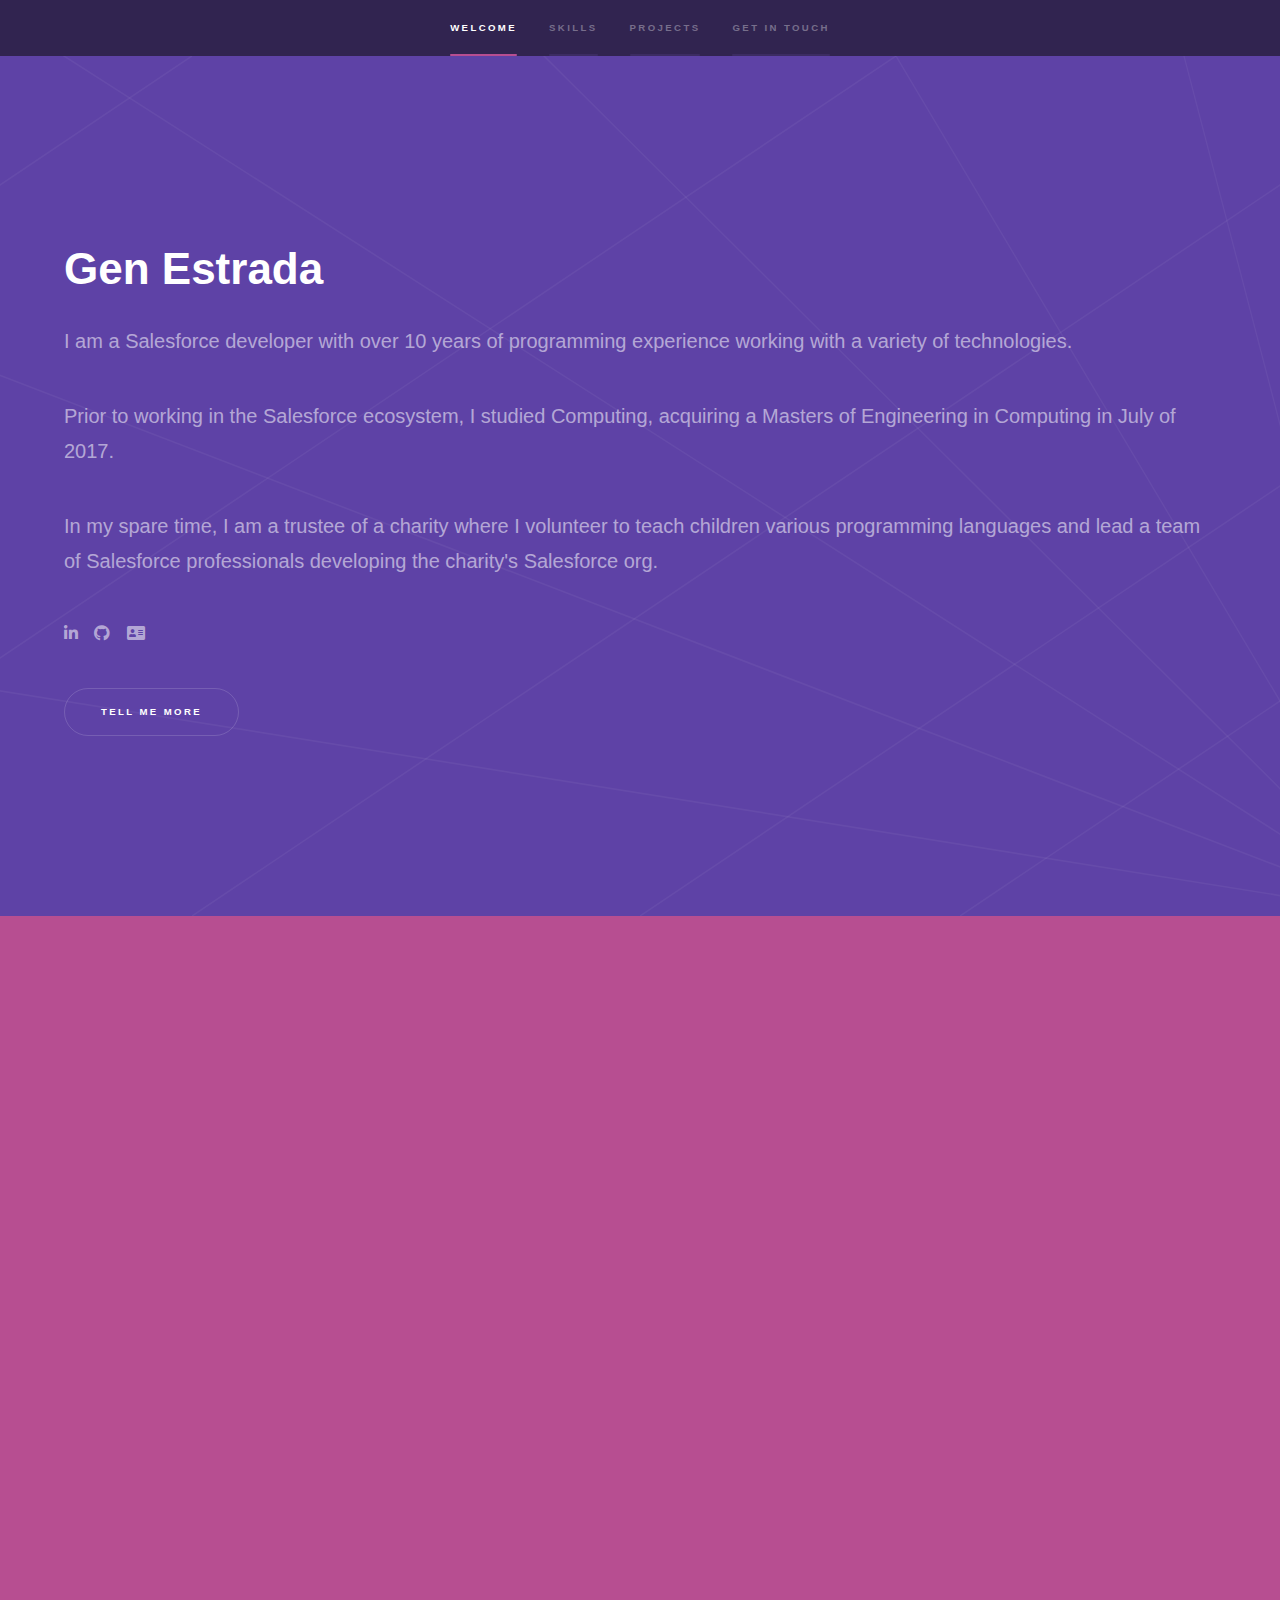
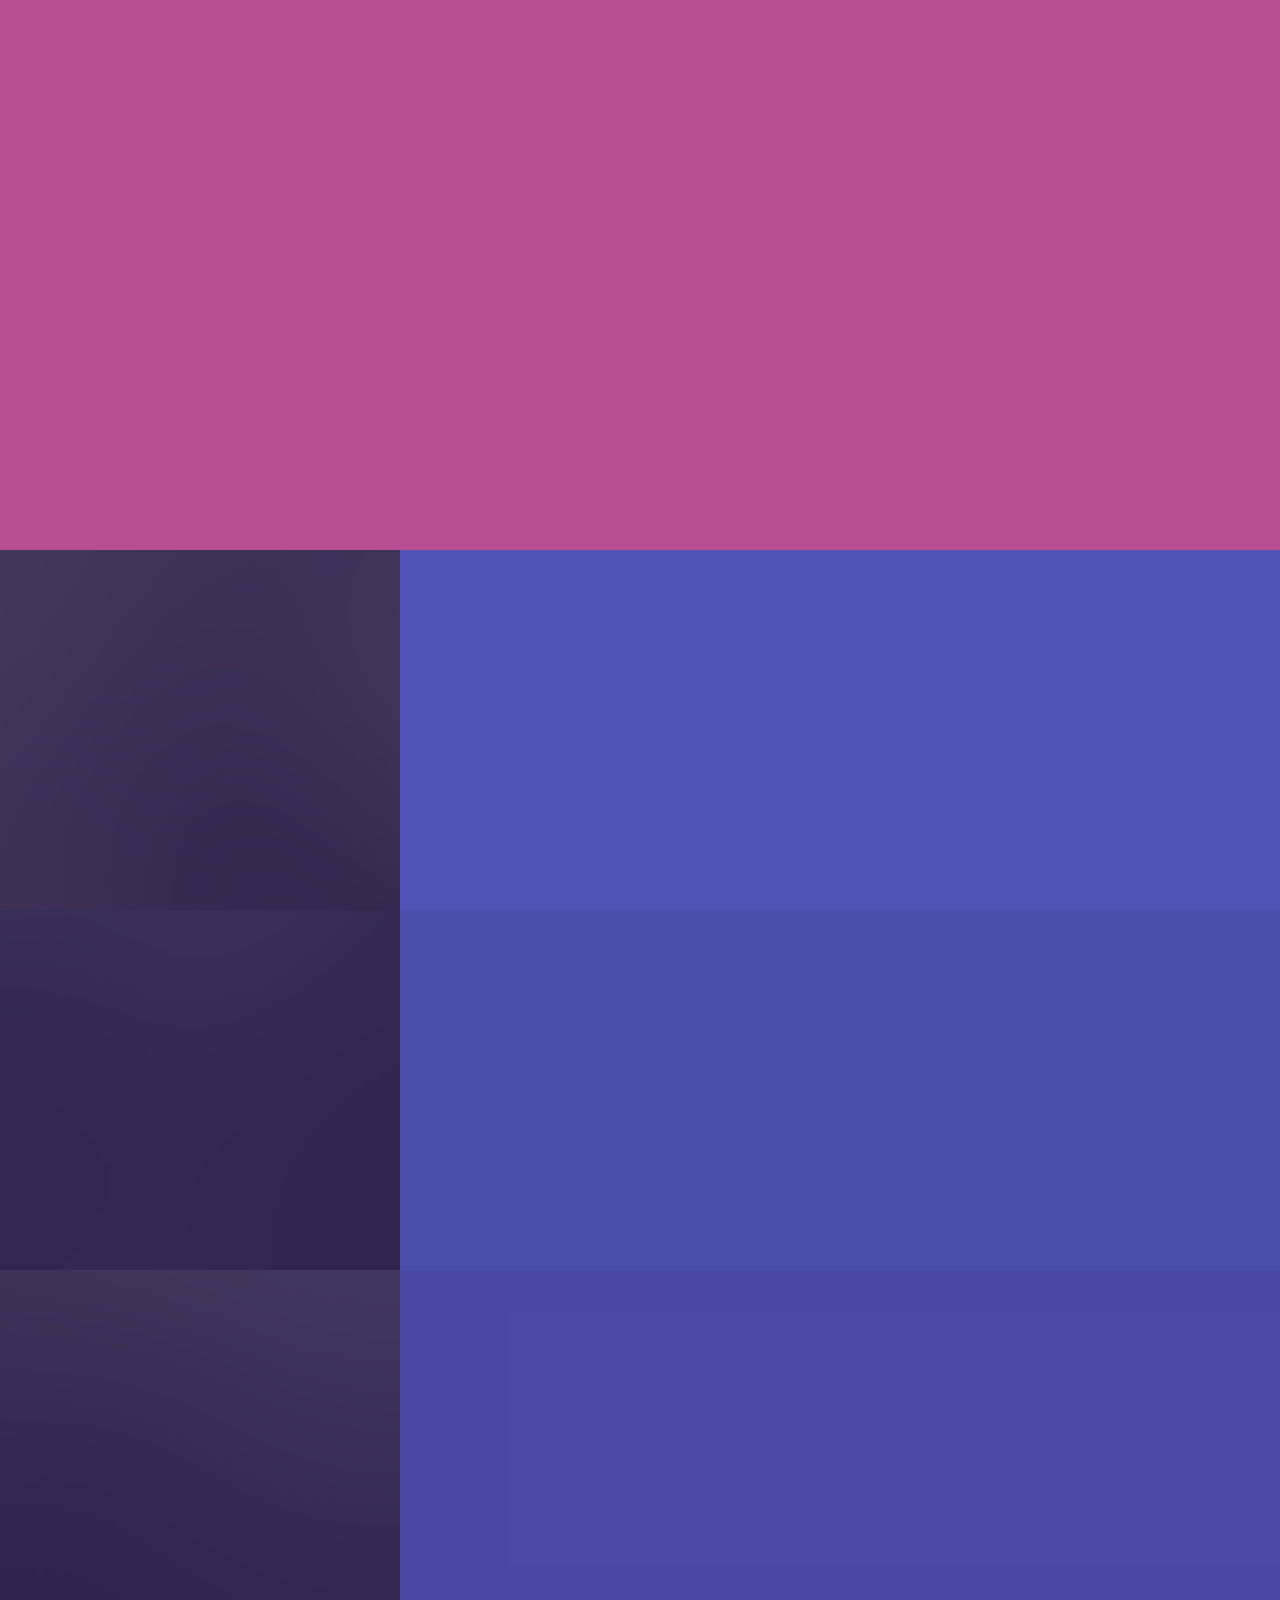
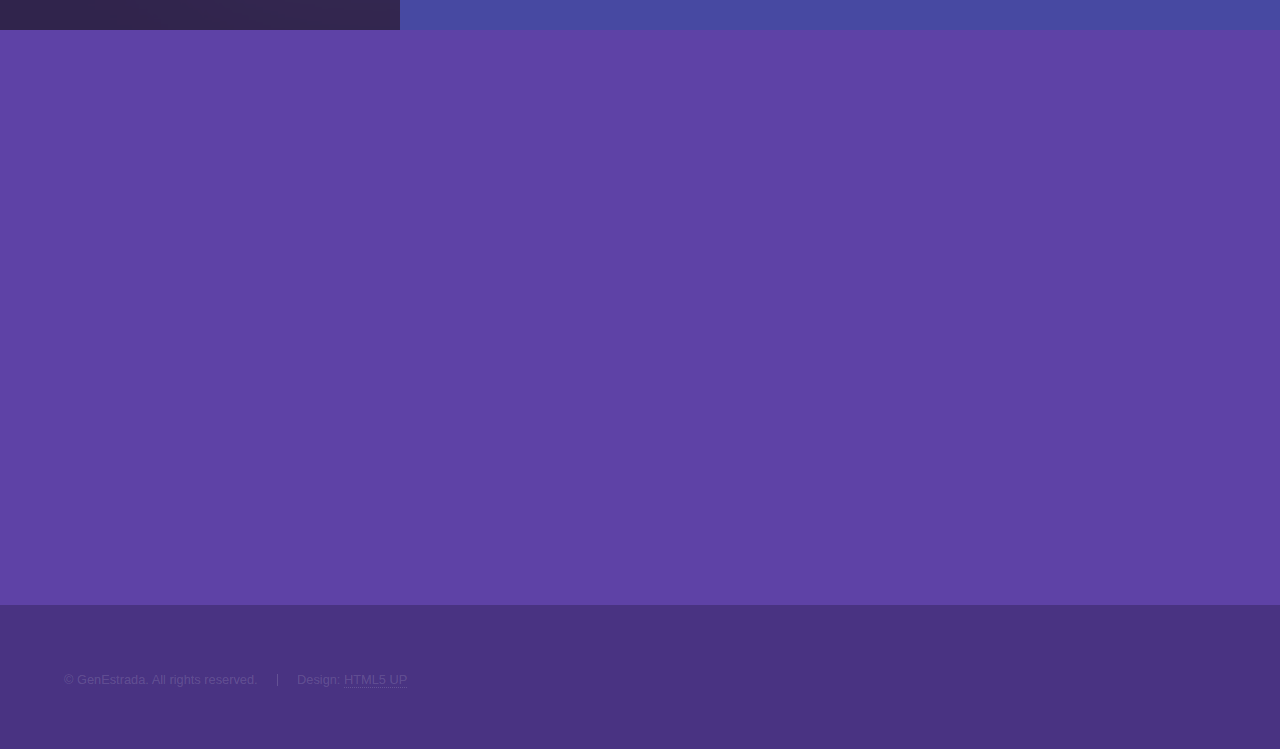
==== index.html @ 28ad68e3 "Initial Commit" ====
<!DOCTYPE HTML>
<!--
	Hyperspace by HTML5 UP
	html5up.net | @ajlkn
	Free for personal and commercial use under the CCA 3.0 license (html5up.net/license)
-->
<html>
	<head>
		<title>GenEstrada</title>
		<meta charset="utf-8" />
		<meta name="viewport" content="width=device-width, initial-scale=1, user-scalable=no" />
		<link rel="stylesheet" href="assets/css/main.css" />
		<noscript><link rel="stylesheet" href="assets/css/noscript.css" /></noscript>
	</head>
	<body class="is-preload">

		<!-- Sidebar -->
			<section id="sidebar">
				<div class="inner">
					<nav>
						<ul>
							<li><a href="#intro">Welcome</a></li>
							<li><a href="#one">Skills</a></li>
							<li><a href="#two">Projects</a></li>
							<li><a href="#three">Get in touch</a></li>
						</ul>
					</nav>
				</div>
			</section>

		<!-- Wrapper -->
			<div id="wrapper">

				<!-- Intro -->
					<section id="intro" class="wrapper style1 fullscreen fade-up">
						<div class="inner">
							<h1>Gen Estrada</h1>

							<p> 
								I am a Salesforce developer with over 10 years of programming experience working with a variety of technologies.
							</p>

							<p> 
								Prior to working in the Salesforce ecosystem, I studied Computing, acquiring a Masters of Engineering in Computing in July of 2017. 
							</p>

							<p> 
								In my spare time, I am a trustee of a charity where I volunteer to teach children various programming languages and lead a team of Salesforce professionals developing the charity's Salesforce org.<br/>
							</p>
							<p>
								<ul class="icons">
									<li><a href="https://www.linkedin.com/in/genalyn-estrada" class="icon brands fa-linkedin-in"><span class="label">LinkedIn</span></a></li>
									<li><a href="#" class="icon brands fa-github"><span class="label">GitHub</span></a></li>
									<li><a href="cv.html" class="icon solid fa-address-card"><span class="label">Curriculum Vitae</span></a></li>
								</ul>
							</p>

							<ul class="actions">
								<li><a href="#one" class="button scrolly">Tell me more</a></li>
							</ul>
						</div>
					</section>

				<!-- One -->
					<section id="one" class="wrapper style3 fade-up">
						<div class="inner">
							<h2>Skills</h2>
							<p> Phasellus convallis elit id ullamcorper pulvinar. Duis aliquam turpis mauris, eu ultricies erat malesuada quis. Aliquam dapibus, lacus eget hendrerit bibendum, urna est aliquam sem, sit amet imperdiet est velit quis lorem.</p>

							<div class="features">
								<section>
									<span class="icon solid major fa-code"></span>
									<h3>Salesforce Development</h3>
									<ul class="alt">
										<li>Apex classes, triggers and test classes</li>
										<li>SOAP and REST Integrations</li>
										<li>Salesforce Batch, Schedulable</li>
										<li>Lightning Design System</li>
										<li>Visualforce & Javascript</li>
										<li>Lightning Aura Components</li>
										<li>Lightning Web Components</li>
										<li> Custom CPQ Plugins</li>
									</ul>
								</section>
								<section>
									<span class="icon solid major fa-code"></span>
									<h3>Development</h3>
									<ul class="alt">
										<li>Java</li>
										<li>Web Services</li>
										<li>Android Development</li>
										<li>Arduino</li>
										<li>C++</li>
										<li>C#</li>
										<li>RobotC</li>
									</ul>
								</section>
								<section>
									<span class="icon solid major fa-clipboard-check"></span>
									<h3>Consultancy</h3>
									<ul class="alt">
										<li>Agile Methodologies</li>
										<li>Presales and Scoping</li>
										<li>Requirements Gathering</li>
										<li>Technical Design Implementation</li>
										<li>Unit Testing</li>
										<li>Documentation</li>
										<li>Support for Developed Applications</li>
									</ul>
								</section>
								<section>
									<span class="icon solid major fa-award"></span>
									<h3>Salesforce Certifications</h3>
									<p>
										<ul class="alt">
											<li>2020 • Platform Developer II</li>
											<li>2019 • Community Cloud Consultant</li>
											<li>2019 • Service Cloud Consultant</li>
											<li>2018 • Sales Cloud Consultant</li>
											<li>2018 • Platform Developer I</li>
											<li>2018 • Platform App Builder</li>
											<li>2018 • Administrator</li>
										</ul>
									</p>
								</section>
							</div>
						</div>
					</section>

				<!-- Two -->
					<section id="two" class="wrapper style2 spotlights">
						<section>
							<a href="#" class="image"><img src="images/pic01.jpg" alt="" data-position="center center" /></a>
							<div class="content">
								<div class="inner">
									<h2>Sed ipsum dolor</h2>
									<p>Phasellus convallis elit id ullamcorper pulvinar. Duis aliquam turpis mauris, eu ultricies erat malesuada quis. Aliquam dapibus.</p>
									<ul class="actions">
										<li><a href="generic.html" class="button">Learn more</a></li>
									</ul>
								</div>
							</div>
						</section>
						<section>
							<a href="#" class="image"><img src="images/pic02.jpg" alt="" data-position="top center" /></a>
							<div class="content">
								<div class="inner">
									<h2>Feugiat consequat</h2>
									<p>Phasellus convallis elit id ullamcorper pulvinar. Duis aliquam turpis mauris, eu ultricies erat malesuada quis. Aliquam dapibus.</p>
									<ul class="actions">
										<li><a href="generic.html" class="button">Learn more</a></li>
									</ul>
								</div>
							</div>
						</section>
						<section>
							<a href="#" class="image"><img src="images/pic03.jpg" alt="" data-position="25% 25%" /></a>
							<div class="content">
								<div class="inner">
									<h2>Ultricies aliquam</h2>
									<p>Phasellus convallis elit id ullamcorper pulvinar. Duis aliquam turpis mauris, eu ultricies erat malesuada quis. Aliquam dapibus.</p>
									<ul class="actions">
										<li><a href="generic.html" class="button">Learn more</a></li>
									</ul>
								</div>
							</div>
						</section>
					</section>

				<!-- Three -->
					<section id="three" class="wrapper style1 fade-up">
						<div class="inner">
							<h2>Get in touch</h2>
							
							<div class="split style1">
								<section>
									<form method="post" action="#">
										<div class="fields">
											<div class="field half">
												<label for="name">Name</label>
												<input type="text" name="name" id="name" />
											</div>
											<div class="field half">
												<label for="email">Email</label>
												<input type="text" name="email" id="email" />
											</div>
											<div class="field">
												<label for="message">Message</label>
												<textarea name="message" id="message" rows="5"></textarea>
											</div>
										</div>
										<ul class="actions">
											<li><a href="" class="button submit">Send Message</a></li>
										</ul>
									</form>
								</section>
								<section>
									<ul class="contact">
										<li>
											<h3>Social</h3>
											<ul class="icons">
												<li><a href="#" class="icon brands fa-linkedin-in"><span class="label">LinkedIn</span></a></li>
												<li><a href="#" class="icon brands fa-github"><span class="label">GitHub</span></a></li>
											</ul>
										</li>
									</ul>
								</section>
							</div>
						</div>
					</section>

			</div>

		<!-- Footer -->
			<footer id="footer" class="wrapper style1-alt">
				<div class="inner">
					<ul class="menu">
						<li>&copy; GenEstrada. All rights reserved.</li><li>Design: <a href="http://html5up.net">HTML5 UP</a></li>
					</ul>
				</div>
			</footer>

		<!-- Scripts -->
			<script src="assets/js/jquery.min.js"></script>
			<script src="assets/js/jquery.scrollex.min.js"></script>
			<script src="assets/js/jquery.scrolly.min.js"></script>
			<script src="assets/js/browser.min.js"></script>
			<script src="assets/js/breakpoints.min.js"></script>
			<script src="assets/js/util.js"></script>
			<script src="assets/js/main.js"></script>

	</body>
</html>
---- assets/css/main.css ----
@import url(fontawesome-all.min.css);

/*
	Hyperspace by HTML5 UP
	html5up.net | @ajlkn
	Free for personal and commercial use under the CCA 3.0 license (html5up.net/license)
*/

html, body, div, span, applet, object,
iframe, h1, h2, h3, h4, h5, h6, p, blockquote,
pre, a, abbr, acronym, address, big, cite,
code, del, dfn, em, img, ins, kbd, q, s, samp,
small, strike, strong, sub, sup, tt, var, b,
u, i, center, dl, dt, dd, ol, ul, li, fieldset,
form, label, legend, table, caption, tbody,
tfoot, thead, tr, th, td, article, aside,
canvas, details, embed, figure, figcaption,
footer, header, hgroup, menu, nav, output, ruby,
section, summary, time, mark, audio, video {
	margin: 0;
	padding: 0;
	border: 0;
	font-size: 100%;
	font: inherit;
	vertical-align: baseline;}

article, aside, details, figcaption, figure,
footer, header, hgroup, menu, nav, section {
	display: block;}

body {
	line-height: 1;
}

ol, ul {
	list-style: none;
}

blockquote, q {
	quotes: none;
}

	blockquote:before, blockquote:after, q:before, q:after {
		content: '';
		content: none;
	}

table {
	border-collapse: collapse;
	border-spacing: 0;
}

body {
	-webkit-text-size-adjust: none;
}

mark {
	background-color: transparent;
	color: inherit;
}

input::-moz-focus-inner {
	border: 0;
	padding: 0;
}

input, select, textarea {
	-moz-appearance: none;
	-webkit-appearance: none;
	-ms-appearance: none;
	appearance: none;
}

/* Basic */

	@-ms-viewport {
		width: device-width;
	}

	body {
		-ms-overflow-style: scrollbar;
	}

	@media screen and (max-width: 480px) {

		html, body {
			min-width: 320px;
		}

	}

	html {
		box-sizing: border-box;
	}

	*, *:before, *:after {
		box-sizing: inherit;
	}

	body {
		background: #312450;
	}

		body.is-preload *, body.is-preload *:before, body.is-preload *:after {
			-moz-animation: none !important;
			-webkit-animation: none !important;
			-ms-animation: none !important;
			animation: none !important;
			-moz-transition: none !important;
			-webkit-transition: none !important;
			-ms-transition: none !important;
			transition: none !important;
		}

/* Type */

	body, input, select, textarea {
		color: rgba(255, 255, 255, 0.55);
		font-family: Arial, Helvetica, sans-serif;
		font-size: 16.5pt;
		font-weight: normal;
		line-height: 1.75;
	}

		@media screen and (max-width: 1680px) {

			body, input, select, textarea {
				font-size: 13pt;
			}

		}

		@media screen and (max-width: 1280px) {

			body, input, select, textarea {
				font-size: 12pt;
			}

		}

		@media screen and (max-width: 360px) {

			body, input, select, textarea {
				font-size: 11pt;
			}

		}

	a {
		-moz-transition: color 0.2s ease, border-bottom-color 0.2s ease;
		-webkit-transition: color 0.2s ease, border-bottom-color 0.2s ease;
		-ms-transition: color 0.2s ease, border-bottom-color 0.2s ease;
		transition: color 0.2s ease, border-bottom-color 0.2s ease;
		border-bottom: dotted 1px rgba(255, 255, 255, 0.35);
		color: inherit;
		text-decoration: none;
	}

		a:hover {
			border-bottom-color: transparent;
			color: #ffffff;
		}

	strong, b {
		color: #ffffff;
		font-weight: bold;
	}

	em, i {
		font-style: italic;
	}

	p {
		margin: 0 0 2em 0;
	}

	h1, h2, h3, h4, h5, h6 {
		color: #ffffff;
		font-weight: bold;
		line-height: 1.5;
		margin: 0 0 0.5em 0;
	}

		h1 a, h2 a, h3 a, h4 a, h5 a, h6 a {
			color: inherit;
			text-decoration: none;
		}

	h1 {
		font-size: 2.75em;
	}

		h1.major {
			margin: 0 0 1.3em 0;
			position: relative;
			padding-bottom: 0.35em;
		}

			h1.major:after {
				background-image: -moz-linear-gradient(to right, #5e42a6, #b74e91);
				background-image: -webkit-linear-gradient(to right, #5e42a6, #b74e91);
				background-image: -ms-linear-gradient(to right, #5e42a6, #b74e91);
				background-image: linear-gradient(to right, #5e42a6, #b74e91);
				-moz-transition: max-width 0.2s ease;
				-webkit-transition: max-width 0.2s ease;
				-ms-transition: max-width 0.2s ease;
				transition: max-width 0.2s ease;
				border-radius: 0.2em;
				bottom: 0;
				content: '';
				height: 0.05em;
				position: absolute;
				right: 0;
				width: 100%;
			}

	h2 {
		font-size: 1.75em;
	}

	h3 {
		font-size: 1.1em;
	}

	h4 {
		font-size: 1em;
	}

	h5 {
		font-size: 0.8em;
	}

	h6 {
		font-size: 0.6em;
	}

	@media screen and (max-width: 736px) {

		h1 {
			font-size: 2em;
		}

		h2 {
			font-size: 1.25em;
		}

		h3 {
			font-size: 1em;
		}

		h4 {
			font-size: 0.8em;
		}

		h5 {
			font-size: 0.6em;
		}

		h6 {
			font-size: 0.6em;
		}

	}

	sub {
		font-size: 0.8em;
		position: relative;
		top: 0.5em;
	}

	sup {
		font-size: 0.8em;
		position: relative;
		top: -0.5em;
	}

	blockquote {
		border-left: solid 4px rgba(255, 255, 255, 0.15);
		font-style: italic;
		margin: 0 0 2em 0;
		padding: 0.5em 0 0.5em 2em;
	}

	code {
		background: rgba(255, 255, 255, 0.05);
		border-radius: 0.25em;
		border: solid 1px rgba(255, 255, 255, 0.15);
		font-family: "Courier New", monospace;
		font-size: 0.9em;
		margin: 0 0.25em;
		padding: 0.25em 0.65em;
	}

	pre {
		-webkit-overflow-scrolling: touch;
		font-family: "Courier New", monospace;
		font-size: 0.9em;
		margin: 0 0 2em 0;
	}

		pre code {
			display: block;
			line-height: 1.75em;
			padding: 1em 1.5em;
			overflow-x: auto;
		}

	hr {
		border: 0;
		border-bottom: solid 1px rgba(255, 255, 255, 0.15);
		margin: 2em 0;
	}

		hr.major {
			margin: 3em 0;
		}

	.align-left {
		text-align: left;
	}

	.align-center {
		text-align: center;
	}

	.align-right {
		text-align: right;
	}

/* Row */

	.row {
		display: flex;
		flex-wrap: wrap;
		box-sizing: border-box;
		align-items: stretch;
	}

		.row > * {
			box-sizing: border-box;
		}

		.row.gtr-uniform > * > :last-child {
			margin-bottom: 0;
		}

		.row.aln-left {
			justify-content: flex-start;
		}

		.row.aln-center {
			justify-content: center;
		}

		.row.aln-right {
			justify-content: flex-end;
		}

		.row.aln-top {
			align-items: flex-start;
		}

		.row.aln-middle {
			align-items: center;
		}

		.row.aln-bottom {
			align-items: flex-end;
		}

		.row > .imp {
			order: -1;
		}

		.row > .col-1 {
			width: 8.33333%;
		}

		.row > .off-1 {
			margin-left: 8.33333%;
		}

		.row > .col-2 {
			width: 16.66667%;
		}

		.row > .off-2 {
			margin-left: 16.66667%;
		}

		.row > .col-3 {
			width: 25%;
		}

		.row > .off-3 {
			margin-left: 25%;
		}

		.row > .col-4 {
			width: 33.33333%;
		}

		.row > .off-4 {
			margin-left: 33.33333%;
		}

		.row > .col-5 {
			width: 41.66667%;
		}

		.row > .off-5 {
			margin-left: 41.66667%;
		}

		.row > .col-6 {
			width: 50%;
		}

		.row > .off-6 {
			margin-left: 50%;
		}

		.row > .col-7 {
			width: 58.33333%;
		}

		.row > .off-7 {
			margin-left: 58.33333%;
		}

		.row > .col-8 {
			width: 66.66667%;
		}

		.row > .off-8 {
			margin-left: 66.66667%;
		}

		.row > .col-9 {
			width: 75%;
		}

		.row > .off-9 {
			margin-left: 75%;
		}

		.row > .col-10 {
			width: 83.33333%;
		}

		.row > .off-10 {
			margin-left: 83.33333%;
		}

		.row > .col-11 {
			width: 91.66667%;
		}

		.row > .off-11 {
			margin-left: 91.66667%;
		}

		.row > .col-12 {
			width: 100%;
		}

		.row > .off-12 {
			margin-left: 100%;
		}

		.row.gtr-0 {
			margin-top: 0;
			margin-left: 0em;
		}

			.row.gtr-0 > * {
				padding: 0 0 0 0em;
			}

			.row.gtr-0.gtr-uniform {
				margin-top: 0em;
			}

				.row.gtr-0.gtr-uniform > * {
					padding-top: 0em;
				}

		.row.gtr-25 {
			margin-top: 0;
			margin-left: -0.375em;
		}

			.row.gtr-25 > * {
				padding: 0 0 0 0.375em;
			}

			.row.gtr-25.gtr-uniform {
				margin-top: -0.375em;
			}

				.row.gtr-25.gtr-uniform > * {
					padding-top: 0.375em;
				}

		.row.gtr-50 {
			margin-top: 0;
			margin-left: -0.75em;
		}

			.row.gtr-50 > * {
				padding: 0 0 0 0.75em;
			}

			.row.gtr-50.gtr-uniform {
				margin-top: -0.75em;
			}

				.row.gtr-50.gtr-uniform > * {
					padding-top: 0.75em;
				}

		.row {
			margin-top: 0;
			margin-left: -1.5em;
		}

			.row > * {
				padding: 0 0 0 1.5em;
			}

			.row.gtr-uniform {
				margin-top: -1.5em;
			}

				.row.gtr-uniform > * {
					padding-top: 1.5em;
				}

		.row.gtr-150 {
			margin-top: 0;
			margin-left: -2.25em;
		}

			.row.gtr-150 > * {
				padding: 0 0 0 2.25em;
			}

			.row.gtr-150.gtr-uniform {
				margin-top: -2.25em;
			}

				.row.gtr-150.gtr-uniform > * {
					padding-top: 2.25em;
				}

		.row.gtr-200 {
			margin-top: 0;
			margin-left: -3em;
		}

			.row.gtr-200 > * {
				padding: 0 0 0 3em;
			}

			.row.gtr-200.gtr-uniform {
				margin-top: -3em;
			}

				.row.gtr-200.gtr-uniform > * {
					padding-top: 3em;
				}

		@media screen and (max-width: 1680px) {

			.row {
				display: flex;
				flex-wrap: wrap;
				box-sizing: border-box;
				align-items: stretch;
			}

				.row > * {
					box-sizing: border-box;
				}

				.row.gtr-uniform > * > :last-child {
					margin-bottom: 0;
				}

				.row.aln-left {
					justify-content: flex-start;
				}

				.row.aln-center {
					justify-content: center;
				}

				.row.aln-right {
					justify-content: flex-end;
				}

				.row.aln-top {
					align-items: flex-start;
				}

				.row.aln-middle {
					align-items: center;
				}

				.row.aln-bottom {
					align-items: flex-end;
				}

				.row > .imp-xlarge {
					order: -1;
				}

				.row > .col-1-xlarge {
					width: 8.33333%;
				}

				.row > .off-1-xlarge {
					margin-left: 8.33333%;
				}

				.row > .col-2-xlarge {
					width: 16.66667%;
				}

				.row > .off-2-xlarge {
					margin-left: 16.66667%;
				}

				.row > .col-3-xlarge {
					width: 25%;
				}

				.row > .off-3-xlarge {
					margin-left: 25%;
				}

				.row > .col-4-xlarge {
					width: 33.33333%;
				}

				.row > .off-4-xlarge {
					margin-left: 33.33333%;
				}

				.row > .col-5-xlarge {
					width: 41.66667%;
				}

				.row > .off-5-xlarge {
					margin-left: 41.66667%;
				}

				.row > .col-6-xlarge {
					width: 50%;
				}

				.row > .off-6-xlarge {
					margin-left: 50%;
				}

				.row > .col-7-xlarge {
					width: 58.33333%;
				}

				.row > .off-7-xlarge {
					margin-left: 58.33333%;
				}

				.row > .col-8-xlarge {
					width: 66.66667%;
				}

				.row > .off-8-xlarge {
					margin-left: 66.66667%;
				}

				.row > .col-9-xlarge {
					width: 75%;
				}

				.row > .off-9-xlarge {
					margin-left: 75%;
				}

				.row > .col-10-xlarge {
					width: 83.33333%;
				}

				.row > .off-10-xlarge {
					margin-left: 83.33333%;
				}

				.row > .col-11-xlarge {
					width: 91.66667%;
				}

				.row > .off-11-xlarge {
					margin-left: 91.66667%;
				}

				.row > .col-12-xlarge {
					width: 100%;
				}

				.row > .off-12-xlarge {
					margin-left: 100%;
				}

				.row.gtr-0 {
					margin-top: 0;
					margin-left: 0em;
				}

					.row.gtr-0 > * {
						padding: 0 0 0 0em;
					}

					.row.gtr-0.gtr-uniform {
						margin-top: 0em;
					}

						.row.gtr-0.gtr-uniform > * {
							padding-top: 0em;
						}

				.row.gtr-25 {
					margin-top: 0;
					margin-left: -0.375em;
				}

					.row.gtr-25 > * {
						padding: 0 0 0 0.375em;
					}

					.row.gtr-25.gtr-uniform {
						margin-top: -0.375em;
					}

						.row.gtr-25.gtr-uniform > * {
							padding-top: 0.375em;
						}

				.row.gtr-50 {
					margin-top: 0;
					margin-left: -0.75em;
				}

					.row.gtr-50 > * {
						padding: 0 0 0 0.75em;
					}

					.row.gtr-50.gtr-uniform {
						margin-top: -0.75em;
					}

						.row.gtr-50.gtr-uniform > * {
							padding-top: 0.75em;
						}

				.row {
					margin-top: 0;
					margin-left: -1.5em;
				}

					.row > * {
						padding: 0 0 0 1.5em;
					}

					.row.gtr-uniform {
						margin-top: -1.5em;
					}

						.row.gtr-uniform > * {
							padding-top: 1.5em;
						}

				.row.gtr-150 {
					margin-top: 0;
					margin-left: -2.25em;
				}

					.row.gtr-150 > * {
						padding: 0 0 0 2.25em;
					}

					.row.gtr-150.gtr-uniform {
						margin-top: -2.25em;
					}

						.row.gtr-150.gtr-uniform > * {
							padding-top: 2.25em;
						}

				.row.gtr-200 {
					margin-top: 0;
					margin-left: -3em;
				}

					.row.gtr-200 > * {
						padding: 0 0 0 3em;
					}

					.row.gtr-200.gtr-uniform {
						margin-top: -3em;
					}

						.row.gtr-200.gtr-uniform > * {
							padding-top: 3em;
						}

		}

		@media screen and (max-width: 1280px) {

			.row {
				display: flex;
				flex-wrap: wrap;
				box-sizing: border-box;
				align-items: stretch;
			}

				.row > * {
					box-sizing: border-box;
				}

				.row.gtr-uniform > * > :last-child {
					margin-bottom: 0;
				}

				.row.aln-left {
					justify-content: flex-start;
				}

				.row.aln-center {
					justify-content: center;
				}

				.row.aln-right {
					justify-content: flex-end;
				}

				.row.aln-top {
					align-items: flex-start;
				}

				.row.aln-middle {
					align-items: center;
				}

				.row.aln-bottom {
					align-items: flex-end;
				}

				.row > .imp-large {
					order: -1;
				}

				.row > .col-1-large {
					width: 8.33333%;
				}

				.row > .off-1-large {
					margin-left: 8.33333%;
				}

				.row > .col-2-large {
					width: 16.66667%;
				}

				.row > .off-2-large {
					margin-left: 16.66667%;
				}

				.row > .col-3-large {
					width: 25%;
				}

				.row > .off-3-large {
					margin-left: 25%;
				}

				.row > .col-4-large {
					width: 33.33333%;
				}

				.row > .off-4-large {
					margin-left: 33.33333%;
				}

				.row > .col-5-large {
					width: 41.66667%;
				}

				.row > .off-5-large {
					margin-left: 41.66667%;
				}

				.row > .col-6-large {
					width: 50%;
				}

				.row > .off-6-large {
					margin-left: 50%;
				}

				.row > .col-7-large {
					width: 58.33333%;
				}

				.row > .off-7-large {
					margin-left: 58.33333%;
				}

				.row > .col-8-large {
					width: 66.66667%;
				}

				.row > .off-8-large {
					margin-left: 66.66667%;
				}

				.row > .col-9-large {
					width: 75%;
				}

				.row > .off-9-large {
					margin-left: 75%;
				}

				.row > .col-10-large {
					width: 83.33333%;
				}

				.row > .off-10-large {
					margin-left: 83.33333%;
				}

				.row > .col-11-large {
					width: 91.66667%;
				}

				.row > .off-11-large {
					margin-left: 91.66667%;
				}

				.row > .col-12-large {
					width: 100%;
				}

				.row > .off-12-large {
					margin-left: 100%;
				}

				.row.gtr-0 {
					margin-top: 0;
					margin-left: 0em;
				}

					.row.gtr-0 > * {
						padding: 0 0 0 0em;
					}

					.row.gtr-0.gtr-uniform {
						margin-top: 0em;
					}

						.row.gtr-0.gtr-uniform > * {
							padding-top: 0em;
						}

				.row.gtr-25 {
					margin-top: 0;
					margin-left: -0.375em;
				}

					.row.gtr-25 > * {
						padding: 0 0 0 0.375em;
					}

					.row.gtr-25.gtr-uniform {
						margin-top: -0.375em;
					}

						.row.gtr-25.gtr-uniform > * {
							padding-top: 0.375em;
						}

				.row.gtr-50 {
					margin-top: 0;
					margin-left: -0.75em;
				}

					.row.gtr-50 > * {
						padding: 0 0 0 0.75em;
					}

					.row.gtr-50.gtr-uniform {
						margin-top: -0.75em;
					}

						.row.gtr-50.gtr-uniform > * {
							padding-top: 0.75em;
						}

				.row {
					margin-top: 0;
					margin-left: -1.5em;
				}

					.row > * {
						padding: 0 0 0 1.5em;
					}

					.row.gtr-uniform {
						margin-top: -1.5em;
					}

						.row.gtr-uniform > * {
							padding-top: 1.5em;
						}

				.row.gtr-150 {
					margin-top: 0;
					margin-left: -2.25em;
				}

					.row.gtr-150 > * {
						padding: 0 0 0 2.25em;
					}

					.row.gtr-150.gtr-uniform {
						margin-top: -2.25em;
					}

						.row.gtr-150.gtr-uniform > * {
							padding-top: 2.25em;
						}

				.row.gtr-200 {
					margin-top: 0;
					margin-left: -3em;
				}

					.row.gtr-200 > * {
						padding: 0 0 0 3em;
					}

					.row.gtr-200.gtr-uniform {
						margin-top: -3em;
					}

						.row.gtr-200.gtr-uniform > * {
							padding-top: 3em;
						}

		}

		@media screen and (max-width: 980px) {

			.row {
				display: flex;
				flex-wrap: wrap;
				box-sizing: border-box;
				align-items: stretch;
			}

				.row > * {
					box-sizing: border-box;
				}

				.row.gtr-uniform > * > :last-child {
					margin-bottom: 0;
				}

				.row.aln-left {
					justify-content: flex-start;
				}

				.row.aln-center {
					justify-content: center;
				}

				.row.aln-right {
					justify-content: flex-end;
				}

				.row.aln-top {
					align-items: flex-start;
				}

				.row.aln-middle {
					align-items: center;
				}

				.row.aln-bottom {
					align-items: flex-end;
				}

				.row > .imp-medium {
					order: -1;
				}

				.row > .col-1-medium {
					width: 8.33333%;
				}

				.row > .off-1-medium {
					margin-left: 8.33333%;
				}

				.row > .col-2-medium {
					width: 16.66667%;
				}

				.row > .off-2-medium {
					margin-left: 16.66667%;
				}

				.row > .col-3-medium {
					width: 25%;
				}

				.row > .off-3-medium {
					margin-left: 25%;
				}

				.row > .col-4-medium {
					width: 33.33333%;
				}

				.row > .off-4-medium {
					margin-left: 33.33333%;
				}

				.row > .col-5-medium {
					width: 41.66667%;
				}

				.row > .off-5-medium {
					margin-left: 41.66667%;
				}

				.row > .col-6-medium {
					width: 50%;
				}

				.row > .off-6-medium {
					margin-left: 50%;
				}

				.row > .col-7-medium {
					width: 58.33333%;
				}

				.row > .off-7-medium {
					margin-left: 58.33333%;
				}

				.row > .col-8-medium {
					width: 66.66667%;
				}

				.row > .off-8-medium {
					margin-left: 66.66667%;
				}

				.row > .col-9-medium {
					width: 75%;
				}

				.row > .off-9-medium {
					margin-left: 75%;
				}

				.row > .col-10-medium {
					width: 83.33333%;
				}

				.row > .off-10-medium {
					margin-left: 83.33333%;
				}

				.row > .col-11-medium {
					width: 91.66667%;
				}

				.row > .off-11-medium {
					margin-left: 91.66667%;
				}

				.row > .col-12-medium {
					width: 100%;
				}

				.row > .off-12-medium {
					margin-left: 100%;
				}

				.row.gtr-0 {
					margin-top: 0;
					margin-left: 0em;
				}

					.row.gtr-0 > * {
						padding: 0 0 0 0em;
					}

					.row.gtr-0.gtr-uniform {
						margin-top: 0em;
					}

						.row.gtr-0.gtr-uniform > * {
							padding-top: 0em;
						}

				.row.gtr-25 {
					margin-top: 0;
					margin-left: -0.375em;
				}

					.row.gtr-25 > * {
						padding: 0 0 0 0.375em;
					}

					.row.gtr-25.gtr-uniform {
						margin-top: -0.375em;
					}

						.row.gtr-25.gtr-uniform > * {
							padding-top: 0.375em;
						}

				.row.gtr-50 {
					margin-top: 0;
					margin-left: -0.75em;
				}

					.row.gtr-50 > * {
						padding: 0 0 0 0.75em;
					}

					.row.gtr-50.gtr-uniform {
						margin-top: -0.75em;
					}

						.row.gtr-50.gtr-uniform > * {
							padding-top: 0.75em;
						}

				.row {
					margin-top: 0;
					margin-left: -1.5em;
				}

					.row > * {
						padding: 0 0 0 1.5em;
					}

					.row.gtr-uniform {
						margin-top: -1.5em;
					}

						.row.gtr-uniform > * {
							padding-top: 1.5em;
						}

				.row.gtr-150 {
					margin-top: 0;
					margin-left: -2.25em;
				}

					.row.gtr-150 > * {
						padding: 0 0 0 2.25em;
					}

					.row.gtr-150.gtr-uniform {
						margin-top: -2.25em;
					}

						.row.gtr-150.gtr-uniform > * {
							padding-top: 2.25em;
						}

				.row.gtr-200 {
					margin-top: 0;
					margin-left: -3em;
				}

					.row.gtr-200 > * {
						padding: 0 0 0 3em;
					}

					.row.gtr-200.gtr-uniform {
						margin-top: -3em;
					}

						.row.gtr-200.gtr-uniform > * {
							padding-top: 3em;
						}

		}

		@media screen and (max-width: 736px) {

			.row {
				display: flex;
				flex-wrap: wrap;
				box-sizing: border-box;
				align-items: stretch;
			}

				.row > * {
					box-sizing: border-box;
				}

				.row.gtr-uniform > * > :last-child {
					margin-bottom: 0;
				}

				.row.aln-left {
					justify-content: flex-start;
				}

				.row.aln-center {
					justify-content: center;
				}

				.row.aln-right {
					justify-content: flex-end;
				}

				.row.aln-top {
					align-items: flex-start;
				}

				.row.aln-middle {
					align-items: center;
				}

				.row.aln-bottom {
					align-items: flex-end;
				}

				.row > .imp-small {
					order: -1;
				}

				.row > .col-1-small {
					width: 8.33333%;
				}

				.row > .off-1-small {
					margin-left: 8.33333%;
				}

				.row > .col-2-small {
					width: 16.66667%;
				}

				.row > .off-2-small {
					margin-left: 16.66667%;
				}

				.row > .col-3-small {
					width: 25%;
				}

				.row > .off-3-small {
					margin-left: 25%;
				}

				.row > .col-4-small {
					width: 33.33333%;
				}

				.row > .off-4-small {
					margin-left: 33.33333%;
				}

				.row > .col-5-small {
					width: 41.66667%;
				}

				.row > .off-5-small {
					margin-left: 41.66667%;
				}

				.row > .col-6-small {
					width: 50%;
				}

				.row > .off-6-small {
					margin-left: 50%;
				}

				.row > .col-7-small {
					width: 58.33333%;
				}

				.row > .off-7-small {
					margin-left: 58.33333%;
				}

				.row > .col-8-small {
					width: 66.66667%;
				}

				.row > .off-8-small {
					margin-left: 66.66667%;
				}

				.row > .col-9-small {
					width: 75%;
				}

				.row > .off-9-small {
					margin-left: 75%;
				}

				.row > .col-10-small {
					width: 83.33333%;
				}

				.row > .off-10-small {
					margin-left: 83.33333%;
				}

				.row > .col-11-small {
					width: 91.66667%;
				}

				.row > .off-11-small {
					margin-left: 91.66667%;
				}

				.row > .col-12-small {
					width: 100%;
				}

				.row > .off-12-small {
					margin-left: 100%;
				}

				.row.gtr-0 {
					margin-top: 0;
					margin-left: 0em;
				}

					.row.gtr-0 > * {
						padding: 0 0 0 0em;
					}

					.row.gtr-0.gtr-uniform {
						margin-top: 0em;
					}

						.row.gtr-0.gtr-uniform > * {
							padding-top: 0em;
						}

				.row.gtr-25 {
					margin-top: 0;
					margin-left: -0.375em;
				}

					.row.gtr-25 > * {
						padding: 0 0 0 0.375em;
					}

					.row.gtr-25.gtr-uniform {
						margin-top: -0.375em;
					}

						.row.gtr-25.gtr-uniform > * {
							padding-top: 0.375em;
						}

				.row.gtr-50 {
					margin-top: 0;
					margin-left: -0.75em;
				}

					.row.gtr-50 > * {
						padding: 0 0 0 0.75em;
					}

					.row.gtr-50.gtr-uniform {
						margin-top: -0.75em;
					}

						.row.gtr-50.gtr-uniform > * {
							padding-top: 0.75em;
						}

				.row {
					margin-top: 0;
					margin-left: -1.5em;
				}

					.row > * {
						padding: 0 0 0 1.5em;
					}

					.row.gtr-uniform {
						margin-top: -1.5em;
					}

						.row.gtr-uniform > * {
							padding-top: 1.5em;
						}

				.row.gtr-150 {
					margin-top: 0;
					margin-left: -2.25em;
				}

					.row.gtr-150 > * {
						padding: 0 0 0 2.25em;
					}

					.row.gtr-150.gtr-uniform {
						margin-top: -2.25em;
					}

						.row.gtr-150.gtr-uniform > * {
							padding-top: 2.25em;
						}

				.row.gtr-200 {
					margin-top: 0;
					margin-left: -3em;
				}

					.row.gtr-200 > * {
						padding: 0 0 0 3em;
					}

					.row.gtr-200.gtr-uniform {
						margin-top: -3em;
					}

						.row.gtr-200.gtr-uniform > * {
							padding-top: 3em;
						}

		}

		@media screen and (max-width: 480px) {

			.row {
				display: flex;
				flex-wrap: wrap;
				box-sizing: border-box;
				align-items: stretch;
			}

				.row > * {
					box-sizing: border-box;
				}

				.row.gtr-uniform > * > :last-child {
					margin-bottom: 0;
				}

				.row.aln-left {
					justify-content: flex-start;
				}

				.row.aln-center {
					justify-content: center;
				}

				.row.aln-right {
					justify-content: flex-end;
				}

				.row.aln-top {
					align-items: flex-start;
				}

				.row.aln-middle {
					align-items: center;
				}

				.row.aln-bottom {
					align-items: flex-end;
				}

				.row > .imp-xsmall {
					order: -1;
				}

				.row > .col-1-xsmall {
					width: 8.33333%;
				}

				.row > .off-1-xsmall {
					margin-left: 8.33333%;
				}

				.row > .col-2-xsmall {
					width: 16.66667%;
				}

				.row > .off-2-xsmall {
					margin-left: 16.66667%;
				}

				.row > .col-3-xsmall {
					width: 25%;
				}

				.row > .off-3-xsmall {
					margin-left: 25%;
				}

				.row > .col-4-xsmall {
					width: 33.33333%;
				}

				.row > .off-4-xsmall {
					margin-left: 33.33333%;
				}

				.row > .col-5-xsmall {
					width: 41.66667%;
				}

				.row > .off-5-xsmall {
					margin-left: 41.66667%;
				}

				.row > .col-6-xsmall {
					width: 50%;
				}

				.row > .off-6-xsmall {
					margin-left: 50%;
				}

				.row > .col-7-xsmall {
					width: 58.33333%;
				}

				.row > .off-7-xsmall {
					margin-left: 58.33333%;
				}

				.row > .col-8-xsmall {
					width: 66.66667%;
				}

				.row > .off-8-xsmall {
					margin-left: 66.66667%;
				}

				.row > .col-9-xsmall {
					width: 75%;
				}

				.row > .off-9-xsmall {
					margin-left: 75%;
				}

				.row > .col-10-xsmall {
					width: 83.33333%;
				}

				.row > .off-10-xsmall {
					margin-left: 83.33333%;
				}

				.row > .col-11-xsmall {
					width: 91.66667%;
				}

				.row > .off-11-xsmall {
					margin-left: 91.66667%;
				}

				.row > .col-12-xsmall {
					width: 100%;
				}

				.row > .off-12-xsmall {
					margin-left: 100%;
				}

				.row.gtr-0 {
					margin-top: 0;
					margin-left: 0em;
				}

					.row.gtr-0 > * {
						padding: 0 0 0 0em;
					}

					.row.gtr-0.gtr-uniform {
						margin-top: 0em;
					}

						.row.gtr-0.gtr-uniform > * {
							padding-top: 0em;
						}

				.row.gtr-25 {
					margin-top: 0;
					margin-left: -0.375em;
				}

					.row.gtr-25 > * {
						padding: 0 0 0 0.375em;
					}

					.row.gtr-25.gtr-uniform {
						margin-top: -0.375em;
					}

						.row.gtr-25.gtr-uniform > * {
							padding-top: 0.375em;
						}

				.row.gtr-50 {
					margin-top: 0;
					margin-left: -0.75em;
				}

					.row.gtr-50 > * {
						padding: 0 0 0 0.75em;
					}

					.row.gtr-50.gtr-uniform {
						margin-top: -0.75em;
					}

						.row.gtr-50.gtr-uniform > * {
							padding-top: 0.75em;
						}

				.row {
					margin-top: 0;
					margin-left: -1.5em;
				}

					.row > * {
						padding: 0 0 0 1.5em;
					}

					.row.gtr-uniform {
						margin-top: -1.5em;
					}

						.row.gtr-uniform > * {
							padding-top: 1.5em;
						}

				.row.gtr-150 {
					margin-top: 0;
					margin-left: -2.25em;
				}

					.row.gtr-150 > * {
						padding: 0 0 0 2.25em;
					}

					.row.gtr-150.gtr-uniform {
						margin-top: -2.25em;
					}

						.row.gtr-150.gtr-uniform > * {
							padding-top: 2.25em;
						}

				.row.gtr-200 {
					margin-top: 0;
					margin-left: -3em;
				}

					.row.gtr-200 > * {
						padding: 0 0 0 3em;
					}

					.row.gtr-200.gtr-uniform {
						margin-top: -3em;
					}

						.row.gtr-200.gtr-uniform > * {
							padding-top: 3em;
						}

		}

/* Box */

	.box {
		border-radius: 0.25em;
		border: solid 1px rgba(255, 255, 255, 0.15);
		margin-bottom: 2em;
		padding: 1.5em;
	}

		.box > :last-child,
		.box > :last-child > :last-child,
		.box > :last-child > :last-child > :last-child {
			margin-bottom: 0;
		}

		.box.alt {
			border: 0;
			border-radius: 0;
			padding: 0;
		}

/* Button */

	input[type="submit"],
	input[type="reset"],
	input[type="button"],
	button,
	.button {
		-moz-appearance: none;
		-webkit-appearance: none;
		-ms-appearance: none;
		appearance: none;
		-moz-transition: border-color 0.2s ease;
		-webkit-transition: border-color 0.2s ease;
		-ms-transition: border-color 0.2s ease;
		transition: border-color 0.2s ease;
		background-color: transparent;
		border: solid 1px !important;
		border-color: rgba(255, 255, 255, 0.15) !important;
		border-radius: 3em;
		color: #ffffff !important;
		cursor: pointer;
		display: inline-block;
		font-size: 0.6em;
		font-weight: bold;
		height: calc(4.75em + 2px);
		letter-spacing: 0.25em;
		line-height: 4.75em;
		outline: 0;
		padding: 0 3.75em;
		position: relative;
		text-align: center;
		text-decoration: none;
		text-transform: uppercase;
		white-space: nowrap;
	}

		input[type="submit"]:after,
		input[type="reset"]:after,
		input[type="button"]:after,
		button:after,
		.button:after {
			-moz-transform: scale(0.25);
			-webkit-transform: scale(0.25);
			-ms-transform: scale(0.25);
			transform: scale(0.25);
			pointer-events: none;
			-moz-transition: opacity 0.2s ease, -moz-transform 0.2s ease;
			-webkit-transition: opacity 0.2s ease, -webkit-transform 0.2s ease;
			-ms-transition: opacity 0.2s ease, -ms-transform 0.2s ease;
			transition: opacity 0.2s ease, transform 0.2s ease;
			background: #ffffff;
			border-radius: 3em;
			content: '';
			height: 100%;
			left: 0;
			opacity: 0;
			position: absolute;
			top: 0;
			width: 100%;
		}

		input[type="submit"].icon:before,
		input[type="reset"].icon:before,
		input[type="button"].icon:before,
		button.icon:before,
		.button.icon:before {
			margin-right: 0.75em;
		}

		input[type="submit"].fit,
		input[type="reset"].fit,
		input[type="button"].fit,
		button.fit,
		.button.fit {
			width: 100%;
		}

		input[type="submit"].small,
		input[type="reset"].small,
		input[type="button"].small,
		button.small,
		.button.small {
			font-size: 0.4em;
		}

		input[type="submit"].large,
		input[type="reset"].large,
		input[type="button"].large,
		button.large,
		.button.large {
			font-size: 0.8em;
		}

		input[type="submit"].primary,
		input[type="reset"].primary,
		input[type="button"].primary,
		button.primary,
		.button.primary {
			background-color: #ffffff;
			color: #312450 !important;
		}

			input[type="submit"].primary:after,
			input[type="reset"].primary:after,
			input[type="button"].primary:after,
			button.primary:after,
			.button.primary:after {
				display: none;
			}

		input[type="submit"].disabled, input[type="submit"]:disabled,
		input[type="reset"].disabled,
		input[type="reset"]:disabled,
		input[type="button"].disabled,
		input[type="button"]:disabled,
		button.disabled,
		button:disabled,
		.button.disabled,
		.button:disabled {
			cursor: default;
			opacity: 0.5;
			pointer-events: none;
		}

		input[type="submit"]:hover,
		input[type="reset"]:hover,
		input[type="button"]:hover,
		button:hover,
		.button:hover {
			border-color: rgba(255, 255, 255, 0.55) !important;
		}

			input[type="submit"]:hover:after,
			input[type="reset"]:hover:after,
			input[type="button"]:hover:after,
			button:hover:after,
			.button:hover:after {
				opacity: 0.05;
				-moz-transform: scale(1);
				-webkit-transform: scale(1);
				-ms-transform: scale(1);
				transform: scale(1);
			}

			input[type="submit"]:hover:active,
			input[type="reset"]:hover:active,
			input[type="button"]:hover:active,
			button:hover:active,
			.button:hover:active {
				border-color: #ffffff !important;
			}

				input[type="submit"]:hover:active:after,
				input[type="reset"]:hover:active:after,
				input[type="button"]:hover:active:after,
				button:hover:active:after,
				.button:hover:active:after {
					opacity: 0.1;
				}

/* Features */

	.features {
		display: -moz-flex;
		display: -webkit-flex;
		display: -ms-flex;
		display: flex;
		-moz-flex-wrap: wrap;
		-webkit-flex-wrap: wrap;
		-ms-flex-wrap: wrap;
		flex-wrap: wrap;
		border-radius: 0.25em;
		border: solid 1px rgba(255, 255, 255, 0.15);
		background: rgba(255, 255, 255, 0.05);
		margin: 0 0 2em 0;
	}

		.features section {
			padding: 3.5em 3em 1em 7em ;
			width: 50%;
			border-top: solid 1px rgba(255, 255, 255, 0.15);
			position: relative;
		}

			.features section:nth-child(-n + 2) {
				border-top-width: 0;
			}

			.features section:nth-child(2n) {
				border-left: solid 1px rgba(255, 255, 255, 0.15);
			}

			.features section .icon {
				-moz-transition: opacity 0.5s ease, -moz-transform 0.5s ease;
				-webkit-transition: opacity 0.5s ease, -webkit-transform 0.5s ease;
				-ms-transition: opacity 0.5s ease, -ms-transform 0.5s ease;
				transition: opacity 0.5s ease, transform 0.5s ease;
				-moz-transition-delay: 1s;
				-webkit-transition-delay: 1s;
				-ms-transition-delay: 1s;
				transition-delay: 1s;
				-moz-transform: scale(1);
				-webkit-transform: scale(1);
				-ms-transform: scale(1);
				transform: scale(1);
				position: absolute;
				left: 3em;
				top: 3em;
				opacity: 1;
			}

			.features section:nth-child(1) .icon {
				-moz-transition-delay: 0.15s;
				-webkit-transition-delay: 0.15s;
				-ms-transition-delay: 0.15s;
				transition-delay: 0.15s;
			}

			.features section:nth-child(2) .icon {
				-moz-transition-delay: 0.3s;
				-webkit-transition-delay: 0.3s;
				-ms-transition-delay: 0.3s;
				transition-delay: 0.3s;
			}

			.features section:nth-child(3) .icon {
				-moz-transition-delay: 0.45s;
				-webkit-transition-delay: 0.45s;
				-ms-transition-delay: 0.45s;
				transition-delay: 0.45s;
			}

			.features section:nth-child(4) .icon {
				-moz-transition-delay: 0.6s;
				-webkit-transition-delay: 0.6s;
				-ms-transition-delay: 0.6s;
				transition-delay: 0.6s;
			}

			.features section:nth-child(5) .icon {
				-moz-transition-delay: 0.75s;
				-webkit-transition-delay: 0.75s;
				-ms-transition-delay: 0.75s;
				transition-delay: 0.75s;
			}

			.features section:nth-child(6) .icon {
				-moz-transition-delay: 0.9s;
				-webkit-transition-delay: 0.9s;
				-ms-transition-delay: 0.9s;
				transition-delay: 0.9s;
			}

			.features section:nth-child(7) .icon {
				-moz-transition-delay: 1.05s;
				-webkit-transition-delay: 1.05s;
				-ms-transition-delay: 1.05s;
				transition-delay: 1.05s;
			}

			.features section:nth-child(8) .icon {
				-moz-transition-delay: 1.2s;
				-webkit-transition-delay: 1.2s;
				-ms-transition-delay: 1.2s;
				transition-delay: 1.2s;
			}

			.features section:nth-child(9) .icon {
				-moz-transition-delay: 1.35s;
				-webkit-transition-delay: 1.35s;
				-ms-transition-delay: 1.35s;
				transition-delay: 1.35s;
			}

			.features section:nth-child(10) .icon {
				-moz-transition-delay: 1.5s;
				-webkit-transition-delay: 1.5s;
				-ms-transition-delay: 1.5s;
				transition-delay: 1.5s;
			}

			.features section:nth-child(11) .icon {
				-moz-transition-delay: 1.65s;
				-webkit-transition-delay: 1.65s;
				-ms-transition-delay: 1.65s;
				transition-delay: 1.65s;
			}

			.features section:nth-child(12) .icon {
				-moz-transition-delay: 1.8s;
				-webkit-transition-delay: 1.8s;
				-ms-transition-delay: 1.8s;
				transition-delay: 1.8s;
			}

			.features section:nth-child(13) .icon {
				-moz-transition-delay: 1.95s;
				-webkit-transition-delay: 1.95s;
				-ms-transition-delay: 1.95s;
				transition-delay: 1.95s;
			}

			.features section:nth-child(14) .icon {
				-moz-transition-delay: 2.1s;
				-webkit-transition-delay: 2.1s;
				-ms-transition-delay: 2.1s;
				transition-delay: 2.1s;
			}

			.features section:nth-child(15) .icon {
				-moz-transition-delay: 2.25s;
				-webkit-transition-delay: 2.25s;
				-ms-transition-delay: 2.25s;
				transition-delay: 2.25s;
			}

			.features section:nth-child(16) .icon {
				-moz-transition-delay: 2.4s;
				-webkit-transition-delay: 2.4s;
				-ms-transition-delay: 2.4s;
				transition-delay: 2.4s;
			}

			.features section:nth-child(17) .icon {
				-moz-transition-delay: 2.55s;
				-webkit-transition-delay: 2.55s;
				-ms-transition-delay: 2.55s;
				transition-delay: 2.55s;
			}

			.features section:nth-child(18) .icon {
				-moz-transition-delay: 2.7s;
				-webkit-transition-delay: 2.7s;
				-ms-transition-delay: 2.7s;
				transition-delay: 2.7s;
			}

			.features section:nth-child(19) .icon {
				-moz-transition-delay: 2.85s;
				-webkit-transition-delay: 2.85s;
				-ms-transition-delay: 2.85s;
				transition-delay: 2.85s;
			}

			.features section:nth-child(20) .icon {
				-moz-transition-delay: 3s;
				-webkit-transition-delay: 3s;
				-ms-transition-delay: 3s;
				transition-delay: 3s;
			}

		.features.inactive section .icon {
			-moz-transform: scale(0.5);
			-webkit-transform: scale(0.5);
			-ms-transform: scale(0.5);
			transform: scale(0.5);
			opacity: 0;
		}

		@media screen and (max-width: 980px) {

			.features {
				display: block;
			}

				.features section {
					border-top-width: 1px !important;
					border-left-width: 0 !important;
					width: 100%;
				}

					.features section:first-child {
						border-top-width: 0 !important;
					}

		}

		@media screen and (max-width: 736px) {

			.features section {
				padding: 2.5em 1.5em 0.1em 5.5em ;
			}

				.features section .icon {
					left: 1.5em;
					top: 2em;
				}

		}

		@media screen and (max-width: 480px) {

			.features section {
				padding: 2em 1.5em 0.1em 1.5em ;
			}

				.features section .icon {
					left: 0;
					position: relative;
					top: 0;
				}

		}

/* Form */

	form {
		margin: 0 0 2em 0;
	}

		form > :last-child {
			margin-bottom: 0;
		}

		form > .fields {
			display: -moz-flex;
			display: -webkit-flex;
			display: -ms-flex;
			display: flex;
			-moz-flex-wrap: wrap;
			-webkit-flex-wrap: wrap;
			-ms-flex-wrap: wrap;
			flex-wrap: wrap;
			width: calc(100% + 3em);
			margin: -1.5em 0 2em -1.5em;
		}

			form > .fields > .field {
				-moz-flex-grow: 0;
				-webkit-flex-grow: 0;
				-ms-flex-grow: 0;
				flex-grow: 0;
				-moz-flex-shrink: 0;
				-webkit-flex-shrink: 0;
				-ms-flex-shrink: 0;
				flex-shrink: 0;
				padding: 1.5em 0 0 1.5em;
				width: calc(100% - 1.5em);
			}

				form > .fields > .field.half {
					width: calc(50% - 0.75em);
				}

				form > .fields > .field.third {
					width: calc(100%/3 - 0.5em);
				}

				form > .fields > .field.quarter {
					width: calc(25% - 0.375em);
				}

		@media screen and (max-width: 480px) {

			form > .fields {
				width: calc(100% + 3em);
				margin: -1.5em 0 2em -1.5em;
			}

				form > .fields > .field {
					padding: 1.5em 0 0 1.5em;
					width: calc(100% - 1.5em);
				}

					form > .fields > .field.half {
						width: calc(100% - 1.5em);
					}

					form > .fields > .field.third {
						width: calc(100% - 1.5em);
					}

					form > .fields > .field.quarter {
						width: calc(100% - 1.5em);
					}

		}

	label {
		color: #ffffff;
		font-weight: bold;
		line-height: 1.5;
		margin: 0 0 0.7em 0;
		display: block;
		font-size: 1.1em;
	}

	input[type="text"],
	input[type="password"],
	input[type="email"],
	input[type="tel"],
	select,
	textarea {
		-moz-appearance: none;
		-webkit-appearance: none;
		-ms-appearance: none;
		appearance: none;
		background: rgba(255, 255, 255, 0.05);
		border-radius: 0.25em;
		border: none;
		border: solid 1px rgba(255, 255, 255, 0.15);
		color: inherit;
		display: block;
		outline: 0;
		padding: 0 1em;
		text-decoration: none;
		width: 100%;
	}

		input[type="text"]:invalid,
		input[type="password"]:invalid,
		input[type="email"]:invalid,
		input[type="tel"]:invalid,
		select:invalid,
		textarea:invalid {
			box-shadow: none;
		}

		input[type="text"]:focus,
		input[type="password"]:focus,
		input[type="email"]:focus,
		input[type="tel"]:focus,
		select:focus,
		textarea:focus {
			border-color: #ffffff;
			box-shadow: 0 0 0 1px #ffffff;
		}

	select {
		background-image: url("data:image/svg+xml;charset=utf8,%3Csvg xmlns='http://www.w3.org/2000/svg' width='40' height='40' preserveAspectRatio='none' viewBox='0 0 40 40'%3E%3Cpath d='M9.4,12.3l10.4,10.4l10.4-10.4c0.2-0.2,0.5-0.4,0.9-0.4c0.3,0,0.6,0.1,0.9,0.4l3.3,3.3c0.2,0.2,0.4,0.5,0.4,0.9 c0,0.4-0.1,0.6-0.4,0.9L20.7,31.9c-0.2,0.2-0.5,0.4-0.9,0.4c-0.3,0-0.6-0.1-0.9-0.4L4.3,17.3c-0.2-0.2-0.4-0.5-0.4-0.9 c0-0.4,0.1-0.6,0.4-0.9l3.3-3.3c0.2-0.2,0.5-0.4,0.9-0.4S9.1,12.1,9.4,12.3z' fill='rgba(255, 255, 255, 0.15)' /%3E%3C/svg%3E");
		background-size: 1.25rem;
		background-repeat: no-repeat;
		background-position: calc(100% - 1rem) center;
		height: 2.75em;
		padding-right: 2.75em;
		text-overflow: ellipsis;
	}

		select option {
			color: #ffffff;
			background: #312450;
		}

		select:focus::-ms-value {
			background-color: transparent;
		}

		select::-ms-expand {
			display: none;
		}

	input[type="text"],
	input[type="password"],
	input[type="email"],
	select {
		height: 2.75em;
	}

	textarea {
		padding: 0.75em 1em;
	}

		body.is-ie textarea {
			min-height: 10em;
		}

	input[type="checkbox"],
	input[type="radio"] {
		-moz-appearance: none;
		-webkit-appearance: none;
		-ms-appearance: none;
		appearance: none;
		display: block;
		float: left;
		margin-right: -2em;
		opacity: 0;
		width: 1em;
		z-index: -1;
	}

		input[type="checkbox"] + label,
		input[type="radio"] + label {
			text-decoration: none;
			color: rgba(255, 255, 255, 0.55);
			cursor: pointer;
			display: inline-block;
			font-size: 1em;
			font-weight: normal;
			padding-left: 2.4em;
			padding-right: 0.75em;
			position: relative;
		}

			input[type="checkbox"] + label:before,
			input[type="radio"] + label:before {
				-moz-osx-font-smoothing: grayscale;
				-webkit-font-smoothing: antialiased;
				display: inline-block;
				font-style: normal;
				font-variant: normal;
				text-rendering: auto;
				line-height: 1;
				text-transform: none !important;
				font-family: 'Font Awesome 5 Free';
				font-weight: 900;
			}

			input[type="checkbox"] + label:before,
			input[type="radio"] + label:before {
				background: rgba(255, 255, 255, 0.05);
				border-radius: 0.25em;
				border: solid 1px rgba(255, 255, 255, 0.15);
				content: '';
				display: inline-block;
				font-size: 0.8em;
				height: 2.0625em;
				left: 0;
				line-height: 2.0625em;
				position: absolute;
				text-align: center;
				top: 0;
				width: 2.0625em;
			}

		input[type="checkbox"]:checked + label:before,
		input[type="radio"]:checked + label:before {
			background: #ffffff;
			border-color: #ffffff;
			color: #b74e91;
			content: '\f00c';
		}

		input[type="checkbox"]:focus + label:before,
		input[type="radio"]:focus + label:before {
			border-color: #ffffff;
			box-shadow: 0 0 0 1px #ffffff;
		}

	input[type="checkbox"] + label:before {
		border-radius: 0.25em;
	}

	input[type="radio"] + label:before {
		border-radius: 100%;
	}

	::-webkit-input-placeholder {
		color: rgba(255, 255, 255, 0.35) !important;
		opacity: 1.0;
	}

	:-moz-placeholder {
		color: rgba(255, 255, 255, 0.35) !important;
		opacity: 1.0;
	}

	::-moz-placeholder {
		color: rgba(255, 255, 255, 0.35) !important;
		opacity: 1.0;
	}

	:-ms-input-placeholder {
		color: rgba(255, 255, 255, 0.35) !important;
		opacity: 1.0;
	}

/* Icon */

	.icon {
		text-decoration: none;
		border-bottom: none;
		position: relative;
	}

		.icon:before {
			-moz-osx-font-smoothing: grayscale;
			-webkit-font-smoothing: antialiased;
			display: inline-block;
			font-style: normal;
			font-variant: normal;
			text-rendering: auto;
			line-height: 1;
			text-transform: none !important;
			font-family: 'Font Awesome 5 Free';
			font-weight: 400;
		}

		.icon > .label {
			display: none;
		}

		.icon:before {
			line-height: inherit;
		}

		.icon.solid:before {
			font-weight: 900;
		}

		.icon.brands:before {
			font-family: 'Font Awesome 5 Brands';
		}

		.icon.major {
			width: 2.5em;
			height: 2.5em;
			display: block;
			background: #ffffff;
			border-radius: 100%;
			color: #312450;
			text-align: center;
			line-height: 2.5em;
			margin: 0 0 1.3em 0;
		}

			.icon.major:before {
				font-size: 1.25em;
			}

				.wrapper.style1 .icon.major:before {
					color: #5e42a6;
				}

				.wrapper.style1-alt .icon.major:before {
					color: #493382;
				}

				.wrapper.style2 .icon.major:before {
					color: #5052b5;
				}

				.wrapper.style2-alt .icon.major:before {
					color: #3e4094;
				}

				.wrapper.style3 .icon.major:before {
					color: #b74e91;
				}

				.wrapper.style3-alt .icon.major:before {
					color: #953d75;
				}

/* Image */

	.image {
		border-radius: 0.25em;
		border: 0;
		display: inline-block;
		position: relative;
	}

		.image img {
			border-radius: 0.25em;
			display: block;
		}

		.image.left, .image.right {
			max-width: 40%;
		}

			.image.left img, .image.right img {
				width: 100%;
			}

		.image.left {
			float: left;
			margin: 0 1.5em 1em 0;
			top: 0.25em;
		}

		.image.right {
			float: right;
			margin: 0 0 1em 1.5em;
			top: 0.25em;
		}

		.image.fit {
			display: block;
			margin: 0 0 2em 0;
			width: 100%;
		}

			.image.fit img {
				width: 100%;
			}

		.image.main {
			display: block;
			margin: 0 0 3em 0;
			width: 100%;
		}

			.image.main img {
				width: 100%;
			}

/* List */

	ol {
		list-style: decimal;
		margin: 0 0 2em 0;
		padding-left: 1.25em;
	}

		ol li {
			padding-left: 0.25em;
		}

	ul {
		list-style: disc;
		margin: 0 0 2em 0;
		padding-left: 1em;
	}

		ul li {
			padding-left: 0.5em;
		}

		ul.alt {
			list-style: none;
			padding-left: 0;
		}

			ul.alt li {
				border-top: solid 1px rgba(255, 255, 255, 0.15);
				padding: 0.5em 0;
			}

				ul.alt li:first-child {
					border-top: 0;
					padding-top: 0;
				}

	dl {
		margin: 0 0 2em 0;
	}

		dl dt {
			display: block;
			font-weight: bold;
			margin: 0 0 1em 0;
		}

		dl dd {
			margin-left: 2em;
		}

/* Actions */

	ul.actions {
		display: -moz-flex;
		display: -webkit-flex;
		display: -ms-flex;
		display: flex;
		cursor: default;
		list-style: none;
		margin-left: -1em;
		padding-left: 0;
	}

		ul.actions li {
			padding: 0 0 0 1em;
			vertical-align: middle;
		}

		ul.actions.special {
			-moz-justify-content: center;
			-webkit-justify-content: center;
			-ms-justify-content: center;
			justify-content: center;
			width: 100%;
			margin-left: 0;
		}

			ul.actions.special li:first-child {
				padding-left: 0;
			}

		ul.actions.stacked {
			-moz-flex-direction: column;
			-webkit-flex-direction: column;
			-ms-flex-direction: column;
			flex-direction: column;
			margin-left: 0;
		}

			ul.actions.stacked li {
				padding: 1.3em 0 0 0;
			}

				ul.actions.stacked li:first-child {
					padding-top: 0;
				}

		ul.actions.fit {
			width: calc(100% + 1em);
		}

			ul.actions.fit li {
				-moz-flex-grow: 1;
				-webkit-flex-grow: 1;
				-ms-flex-grow: 1;
				flex-grow: 1;
				-moz-flex-shrink: 1;
				-webkit-flex-shrink: 1;
				-ms-flex-shrink: 1;
				flex-shrink: 1;
				width: 100%;
			}

				ul.actions.fit li > * {
					width: 100%;
				}

			ul.actions.fit.stacked {
				width: 100%;
			}

		@media screen and (max-width: 480px) {

			ul.actions:not(.fixed) {
				-moz-flex-direction: column;
				-webkit-flex-direction: column;
				-ms-flex-direction: column;
				flex-direction: column;
				margin-left: 0;
				width: 100% !important;
			}

				ul.actions:not(.fixed) li {
					-moz-flex-grow: 1;
					-webkit-flex-grow: 1;
					-ms-flex-grow: 1;
					flex-grow: 1;
					-moz-flex-shrink: 1;
					-webkit-flex-shrink: 1;
					-ms-flex-shrink: 1;
					flex-shrink: 1;
					padding: 1em 0 0 0;
					text-align: center;
					width: 100%;
				}

					ul.actions:not(.fixed) li > * {
						width: 100%;
					}

					ul.actions:not(.fixed) li:first-child {
						padding-top: 0;
					}

					ul.actions:not(.fixed) li input[type="submit"],
					ul.actions:not(.fixed) li input[type="reset"],
					ul.actions:not(.fixed) li input[type="button"],
					ul.actions:not(.fixed) li button,
					ul.actions:not(.fixed) li .button {
						width: 100%;
					}

						ul.actions:not(.fixed) li input[type="submit"].icon:before,
						ul.actions:not(.fixed) li input[type="reset"].icon:before,
						ul.actions:not(.fixed) li input[type="button"].icon:before,
						ul.actions:not(.fixed) li button.icon:before,
						ul.actions:not(.fixed) li .button.icon:before {
							margin-left: -0.5rem;
						}

		}

/* Contact */

	ul.contact {
		list-style: none;
		padding: 0;
	}

		ul.contact > li {
			padding: 0;
			margin: 1.5em 0 0 0;
		}

			ul.contact > li:first-child {
				margin-top: 0;
			}

/* Icons */

	ul.icons {
		cursor: default;
		list-style: none;
		padding-left: 0;
	}

		ul.icons li {
			display: inline-block;
			padding: 0 0.75em 0 0;
		}

			ul.icons li:last-child {
				padding-right: 0;
			}

			ul.icons li > a, ul.icons li > span {
				border: 0;
			}

				ul.icons li > a .label, ul.icons li > span .label {
					display: none;
				}

/* Menu */

	ul.menu {
		list-style: none;
		padding: 0;
	}

		ul.menu > li {
			border-left: solid 1px rgba(255, 255, 255, 0.15);
			display: inline-block;
			line-height: 1;
			margin-left: 1.5em;
			padding: 0 0 0 1.5em;
		}

			ul.menu > li:first-child {
				border-left: 0;
				margin: 0;
				padding-left: 0;
			}

		@media screen and (max-width: 480px) {

			ul.menu > li {
				border-left: 0;
				display: block;
				line-height: inherit;
				margin: 0.5em 0 0 0;
				padding-left: 0;
			}

		}

/* Section/Article */

	section.special, article.special {
		text-align: center;
	}

	header p {
		color: rgba(255, 255, 255, 0.35);
		position: relative;
		margin: 0 0 1.5em 0;
	}

	header h2 + p {
		font-size: 1.25em;
		margin-top: -1em;
		line-height: 1.5em;
	}

	header h3 + p {
		font-size: 1.1em;
		margin-top: -0.8em;
		line-height: 1.5em;
	}

	header h4 + p,
	header h5 + p,
	header h6 + p {
		font-size: 0.9em;
		margin-top: -0.6em;
		line-height: 1.5em;
	}

/* Split */

	.split {
		display: -moz-flex;
		display: -webkit-flex;
		display: -ms-flex;
		display: flex;
	}

		.split > * {
			width: calc(50% - 2.5em);
		}

		.split > :nth-child(2n - 1) {
			padding-right: 2.5em;
			border-right: solid 1px rgba(255, 255, 255, 0.15);
		}

		.split > :nth-child(2n) {
			padding-left: 2.5em;
		}

		.split.style1 > :nth-child(2n - 1) {
			width: calc(66.66666% - 2.5em);
		}

		.split.style1 > :nth-child(2n) {
			width: calc(33.33333% - 2.5em);
		}

		@media screen and (max-width: 1680px) {

			.split > * {
				width: calc(50% - 2em);
			}

			.split > :nth-child(2n - 1) {
				padding-right: 2em;
			}

			.split > :nth-child(2n) {
				padding-left: 2em;
			}

			.split.style1 > :nth-child(2n - 1) {
				width: calc(66.66666% - 2em);
			}

			.split.style1 > :nth-child(2n) {
				width: calc(33.33333% - 2em);
			}

		}

		@media screen and (max-width: 980px) {

			.split {
				display: block;
			}

				.split > * {
					border-top: solid 1px rgba(255, 255, 255, 0.15);
					margin: 4em 0 0 0;
					padding: 4em 0 0 0;
					width: 100% !important;
				}

				.split > :nth-child(2n - 1) {
					border-right: 0;
					padding-right: 0;
				}

				.split > :nth-child(2n) {
					padding-left: 0;
				}

				.split > :first-child {
					border-top: 0;
					margin-top: 0;
					padding-top: 0;
				}

		}

		@media screen and (max-width: 736px) {

			.split > * {
				margin: 3em 0 0 0;
				padding: 3em 0 0 0;
			}

		}

/* Spotlights */

	.spotlights > section {
		display: -moz-flex;
		display: -webkit-flex;
		display: -ms-flex;
		display: flex;
		-moz-flex-direction: row;
		-webkit-flex-direction: row;
		-ms-flex-direction: row;
		flex-direction: row;
		min-height: 22.5em;
	}

		body.is-ie .spotlights > section {
			min-height: 0;
		}

		.spotlights > section > .image {
			background-position: center center;
			background-size: cover;
			border-radius: 0;
			display: block;
			position: relative;
			width: 25em;
		}

			.spotlights > section > .image img {
				border-radius: 0;
				display: block;
			}

			.spotlights > section > .image:before {
				-moz-transition: opacity 1s ease;
				-webkit-transition: opacity 1s ease;
				-ms-transition: opacity 1s ease;
				transition: opacity 1s ease;
				background: rgba(49, 36, 80, 0.9);
				content: '';
				display: block;
				height: 100%;
				left: 0;
				opacity: 0;
				position: absolute;
				top: 0;
				width: 100%;
			}

		.spotlights > section > .content {
			padding: 4em 5em 2em 5em ;
			display: -moz-flex;
			display: -webkit-flex;
			display: -ms-flex;
			display: flex;
			-moz-flex-direction: column;
			-webkit-flex-direction: column;
			-ms-flex-direction: column;
			flex-direction: column;
			-moz-justify-content: center;
			-webkit-justify-content: center;
			-ms-justify-content: center;
			justify-content: center;
			width: 50em;
			-ms-flex: 1;
		}

			.spotlights > section > .content > .inner {
				-moz-transform: translateX(0) translateY(0);
				-webkit-transform: translateX(0) translateY(0);
				-ms-transform: translateX(0) translateY(0);
				transform: translateX(0) translateY(0);
				-moz-transition: opacity 1s ease, -moz-transform 1s ease;
				-webkit-transition: opacity 1s ease, -webkit-transform 1s ease;
				-ms-transition: opacity 1s ease, -ms-transform 1s ease;
				transition: opacity 1s ease, transform 1s ease;
				opacity: 1;
			}

		.spotlights > section:nth-child(2) {
			background-color: rgba(0, 0, 0, 0.05);
		}

		.spotlights > section:nth-child(3) {
			background-color: rgba(0, 0, 0, 0.1);
		}

		.spotlights > section.inactive > .image:before,
		body.is-preload .spotlights > section > .image:before {
			opacity: 1;
		}

		.spotlights > section.inactive > .content > .inner,
		body.is-preload .spotlights > section > .content > .inner {
			-moz-transform: translateX(-1em);
			-webkit-transform: translateX(-1em);
			-ms-transform: translateX(-1em);
			transform: translateX(-1em);
			opacity: 0;
		}

		@media screen and (max-width: 1680px) {

			.spotlights > section > .content {
				padding: 4em 4em 2em 4em ;
			}

		}

		@media screen and (max-width: 980px) {

			.spotlights > section {
				display: block;
			}

				.spotlights > section > .image {
					width: 100%;
					height: 50vh;
				}

				.spotlights > section > .content {
					width: 100%;
				}

				.spotlights > section.inactive > .content > .inner,
				body.is-preload .spotlights > section > .content > .inner {
					-moz-transform: translateY(1em);
					-webkit-transform: translateY(1em);
					-ms-transform: translateY(1em);
					transform: translateY(1em);
				}

		}

		@media screen and (max-width: 736px) {

			.spotlights > section > .image {
				height: 50vh;
				min-height: 15em;
			}

			.spotlights > section > .content {
				padding: 3em 2em 1em 2em ;
			}

		}

/* Table */

	.table-wrapper {
		-webkit-overflow-scrolling: touch;
		overflow-x: auto;
	}

	table {
		margin: 0 0 2em 0;
		width: 100%;
	}

		table tbody tr {
			border: solid 1px rgba(255, 255, 255, 0.15);
			border-left: 0;
			border-right: 0;
		}

			table tbody tr:nth-child(2n + 1) {
				background-color: rgba(255, 255, 255, 0.05);
			}

		table td {
			padding: 0.75em 0.75em;
		}

		table th {
			color: #ffffff;
			font-size: 1em;
			font-weight: bold;
			padding: 0 0.75em 0.75em 0.75em;
			text-align: left;
		}

		table thead {
			border-bottom: solid 2px rgba(255, 255, 255, 0.15);
		}

		table tfoot {
			border-top: solid 2px rgba(255, 255, 255, 0.15);
		}

		table.alt {
			border-collapse: separate;
		}

			table.alt tbody tr td {
				border: solid 1px rgba(255, 255, 255, 0.15);
				border-left-width: 0;
				border-top-width: 0;
			}

				table.alt tbody tr td:first-child {
					border-left-width: 1px;
				}

			table.alt tbody tr:first-child td {
				border-top-width: 1px;
			}

			table.alt thead {
				border-bottom: 0;
			}

			table.alt tfoot {
				border-top: 0;
			}

/* Wrapper */

	.wrapper {
		position: relative;
	}

		.wrapper > .inner {
			padding: 5em 5em 3em 5em ;
			max-width: 100%;
			width: 75em;
		}

			@media screen and (max-width: 1680px) {

				.wrapper > .inner {
					padding: 4em 4em 2em 4em ;
				}

			}

			@media screen and (max-width: 1280px) {

				.wrapper > .inner {
					width: 100%;
				}

			}

			@media screen and (max-width: 736px) {

				.wrapper > .inner {
					padding: 3em 2em 1em 2em ;
				}

			}

		.wrapper.alt {
			background-color: #261c3e;
		}

		.wrapper.style1 {
			background-color: #5e42a6;
		}

		.wrapper.style1-alt {
			background-color: #493382;
		}

		.wrapper.style2 {
			background-color: #5052b5;
		}

		.wrapper.style2-alt {
			background-color: #3e4094;
		}

		.wrapper.style3 {
			background-color: #b74e91;
		}

		.wrapper.style3-alt {
			background-color: #953d75;
		}

		.wrapper.fullscreen {
			display: -moz-flex;
			display: -webkit-flex;
			display: -ms-flex;
			display: flex;
			-moz-flex-direction: column;
			-webkit-flex-direction: column;
			-ms-flex-direction: column;
			flex-direction: column;
			-moz-justify-content: center;
			-webkit-justify-content: center;
			-ms-justify-content: center;
			justify-content: center;
			min-height: 100vh;
		}

			body.is-ie .wrapper.fullscreen {
				height: 100vh;
			}

			@media screen and (max-width: 1280px) {

				.wrapper.fullscreen {
					min-height: calc(100vh - 2.5em);
				}

					body.is-ie .wrapper.fullscreen {
						height: calc(100vh - 2.5em);
					}

			}

			@media screen and (max-width: 736px) {

				.wrapper.fullscreen {
					padding: 2em 0;
					min-height: 0;
				}

					body.is-ie .wrapper.fullscreen {
						height: auto;
					}

			}

		.wrapper.fade-up > .inner {
			-moz-transform: translateY(0);
			-webkit-transform: translateY(0);
			-ms-transform: translateY(0);
			transform: translateY(0);
			-moz-transition: opacity 1s ease, -moz-transform 1s ease;
			-webkit-transition: opacity 1s ease, -webkit-transform 1s ease;
			-ms-transition: opacity 1s ease, -ms-transform 1s ease;
			transition: opacity 1s ease, transform 1s ease;
			opacity: 1.0;
		}

		.wrapper.fade-up.inactive > .inner,
		body.is-preload .wrapper.fade-up > .inner {
			opacity: 0;
			-moz-transform: translateY(1em);
			-webkit-transform: translateY(1em);
			-ms-transform: translateY(1em);
			transform: translateY(1em);
		}

		.wrapper.fade-down > .inner {
			-moz-transform: translateY(0);
			-webkit-transform: translateY(0);
			-ms-transform: translateY(0);
			transform: translateY(0);
			-moz-transition: opacity 1s ease, -moz-transform 1s ease;
			-webkit-transition: opacity 1s ease, -webkit-transform 1s ease;
			-ms-transition: opacity 1s ease, -ms-transform 1s ease;
			transition: opacity 1s ease, transform 1s ease;
			opacity: 1.0;
		}

		.wrapper.fade-down.inactive > .inner,
		body.is-preload .wrapper.fade-down > .inner {
			opacity: 0;
			-moz-transform: translateY(-1em);
			-webkit-transform: translateY(-1em);
			-ms-transform: translateY(-1em);
			transform: translateY(-1em);
		}

		.wrapper.fade > .inner {
			-moz-transition: opacity 1s ease;
			-webkit-transition: opacity 1s ease;
			-ms-transition: opacity 1s ease;
			transition: opacity 1s ease;
			opacity: 1.0;
		}

		.wrapper.fade.inactive > .inner,
		body.is-preload .wrapper.fade > .inner {
			opacity: 0;
		}

/* Header */

	#header {
		display: -moz-flex;
		display: -webkit-flex;
		display: -ms-flex;
		display: flex;
		background-color: #5e42a6;
		cursor: default;
		padding: 1.75em 2em;
	}

		#header > .title {
			border: 0;
			color: #ffffff;
			display: block;
			font-size: 1.25em;
			font-weight: bold;
		}

		#header > nav {
			-moz-flex: 1;
			-webkit-flex: 1;
			-ms-flex: 1;
			flex: 1;
			text-align: right;
		}

			#header > nav > ul {
				margin: 0;
				padding: 0;
			}

				#header > nav > ul > li {
					display: inline-block;
					margin-left: 1.75em;
					padding: 0;
					vertical-align: middle;
				}

					#header > nav > ul > li:first-child {
						margin-left: 0;
					}

					#header > nav > ul > li a {
						border: 0;
						color: rgba(255, 255, 255, 0.35);
						display: inline-block;
						font-size: 0.6em;
						font-weight: bold;
						letter-spacing: 0.25em;
						text-transform: uppercase;
					}

						#header > nav > ul > li a:hover {
							color: rgba(255, 255, 255, 0.55);
						}

						#header > nav > ul > li a.active {
							color: #ffffff;
						}

		@media screen and (max-width: 736px) {

			#header {
				padding: 1em 2em;
			}

		}

		@media screen and (max-width: 480px) {

			#header {
				display: block;
				padding: 0 2em;
				text-align: left;
			}

				#header .title {
					font-size: 1.25em;
					padding: 1em 0;
				}

				#header > nav {
					border-top: solid 1px rgba(255, 255, 255, 0.15);
					text-align: inherit;
				}

					#header > nav > ul > li {
						margin-left: 1.5em;
					}

						#header > nav > ul > li a {
							height: 6em;
							line-height: 6em;
						}

		}

/* Wrapper (main) */

	#sidebar + #wrapper {
		margin-left: 18em;
	}

		@media screen and (max-width: 1280px) {

			#sidebar + #wrapper {
				margin-left: 0;
				padding-top: 3.5em;
			}

		}

		@media screen and (max-width: 736px) {

			#sidebar + #wrapper {
				padding-top: 0;
			}

		}

	#header + #wrapper > .wrapper > .inner {
		margin: 0 auto;
	}

/* Footer */

	#sidebar + #wrapper + #footer {
		margin-left: 18em;
	}

		@media screen and (max-width: 1280px) {

			#sidebar + #wrapper + #footer {
				margin-left: 0;
			}

		}

	#footer > .inner a {
		border-bottom-color: rgba(255, 255, 255, 0.15);
	}

		#footer > .inner a:hover {
			border-bottom-color: transparent;
		}

	#footer > .inner .menu {
		font-size: 0.8em;
		color: rgba(255, 255, 255, 0.15);
	}

	#header + #wrapper + #footer > .inner {
		margin: 0 auto;
	}

/* Sidebar */

	#sidebar {
		padding: 2.5em 2.5em 0.5em 2.5em ;
		background: #312450;
		cursor: default;
		height: 100vh;
		left: 0;
		overflow-x: hidden;
		overflow-y: auto;
		position: fixed;
		text-align: right;
		top: 0;
		width: 18em;
		z-index: 10000;
	}

		#sidebar > .inner {
			display: -moz-flex;
			display: -webkit-flex;
			display: -ms-flex;
			display: flex;
			-moz-flex-direction: column;
			-webkit-flex-direction: column;
			-ms-flex-direction: column;
			flex-direction: column;
			-moz-justify-content: center;
			-webkit-justify-content: center;
			-ms-justify-content: center;
			justify-content: center;
			-moz-transform: translateY(0);
			-webkit-transform: translateY(0);
			-ms-transform: translateY(0);
			transform: translateY(0);
			-moz-transition: opacity 1s ease;
			-webkit-transition: opacity 1s ease;
			-ms-transition: opacity 1s ease;
			transition: opacity 1s ease;
			min-height: 100%;
			opacity: 1;
			width: 100%;
		}

			body.is-ie #sidebar > .inner {
				height: 100%;
			}

		#sidebar nav > ul {
			list-style: none;
			padding: 0;
		}

			#sidebar nav > ul > li {
				-moz-transform: translateY(0);
				-webkit-transform: translateY(0);
				-ms-transform: translateY(0);
				transform: translateY(0);
				-moz-transition: opacity 0.15s ease, -moz-transform 0.75s ease;
				-webkit-transition: opacity 0.15s ease, -webkit-transform 0.75s ease;
				-ms-transition: opacity 0.15s ease, -ms-transform 0.75s ease;
				transition: opacity 0.15s ease, transform 0.75s ease;
				margin: 1.5em 0 0 0;
				opacity: 1;
				padding: 0;
				position: relative;
			}

				#sidebar nav > ul > li:first-child {
					margin: 0;
				}

				#sidebar nav > ul > li:nth-child(1) {
					-moz-transition-delay: 0.45s;
					-webkit-transition-delay: 0.45s;
					-ms-transition-delay: 0.45s;
					transition-delay: 0.45s;
				}

				#sidebar nav > ul > li:nth-child(2) {
					-moz-transition-delay: 0.65s;
					-webkit-transition-delay: 0.65s;
					-ms-transition-delay: 0.65s;
					transition-delay: 0.65s;
				}

				#sidebar nav > ul > li:nth-child(3) {
					-moz-transition-delay: 0.85s;
					-webkit-transition-delay: 0.85s;
					-ms-transition-delay: 0.85s;
					transition-delay: 0.85s;
				}

				#sidebar nav > ul > li:nth-child(4) {
					-moz-transition-delay: 1.05s;
					-webkit-transition-delay: 1.05s;
					-ms-transition-delay: 1.05s;
					transition-delay: 1.05s;
				}

				#sidebar nav > ul > li:nth-child(5) {
					-moz-transition-delay: 1.25s;
					-webkit-transition-delay: 1.25s;
					-ms-transition-delay: 1.25s;
					transition-delay: 1.25s;
				}

				#sidebar nav > ul > li:nth-child(6) {
					-moz-transition-delay: 1.45s;
					-webkit-transition-delay: 1.45s;
					-ms-transition-delay: 1.45s;
					transition-delay: 1.45s;
				}

				#sidebar nav > ul > li:nth-child(7) {
					-moz-transition-delay: 1.65s;
					-webkit-transition-delay: 1.65s;
					-ms-transition-delay: 1.65s;
					transition-delay: 1.65s;
				}

				#sidebar nav > ul > li:nth-child(8) {
					-moz-transition-delay: 1.85s;
					-webkit-transition-delay: 1.85s;
					-ms-transition-delay: 1.85s;
					transition-delay: 1.85s;
				}

				#sidebar nav > ul > li:nth-child(9) {
					-moz-transition-delay: 2.05s;
					-webkit-transition-delay: 2.05s;
					-ms-transition-delay: 2.05s;
					transition-delay: 2.05s;
				}

				#sidebar nav > ul > li:nth-child(10) {
					-moz-transition-delay: 2.25s;
					-webkit-transition-delay: 2.25s;
					-ms-transition-delay: 2.25s;
					transition-delay: 2.25s;
				}

				#sidebar nav > ul > li:nth-child(11) {
					-moz-transition-delay: 2.45s;
					-webkit-transition-delay: 2.45s;
					-ms-transition-delay: 2.45s;
					transition-delay: 2.45s;
				}

				#sidebar nav > ul > li:nth-child(12) {
					-moz-transition-delay: 2.65s;
					-webkit-transition-delay: 2.65s;
					-ms-transition-delay: 2.65s;
					transition-delay: 2.65s;
				}

				#sidebar nav > ul > li:nth-child(13) {
					-moz-transition-delay: 2.85s;
					-webkit-transition-delay: 2.85s;
					-ms-transition-delay: 2.85s;
					transition-delay: 2.85s;
				}

				#sidebar nav > ul > li:nth-child(14) {
					-moz-transition-delay: 3.05s;
					-webkit-transition-delay: 3.05s;
					-ms-transition-delay: 3.05s;
					transition-delay: 3.05s;
				}

				#sidebar nav > ul > li:nth-child(15) {
					-moz-transition-delay: 3.25s;
					-webkit-transition-delay: 3.25s;
					-ms-transition-delay: 3.25s;
					transition-delay: 3.25s;
				}

				#sidebar nav > ul > li:nth-child(16) {
					-moz-transition-delay: 3.45s;
					-webkit-transition-delay: 3.45s;
					-ms-transition-delay: 3.45s;
					transition-delay: 3.45s;
				}

				#sidebar nav > ul > li:nth-child(17) {
					-moz-transition-delay: 3.65s;
					-webkit-transition-delay: 3.65s;
					-ms-transition-delay: 3.65s;
					transition-delay: 3.65s;
				}

				#sidebar nav > ul > li:nth-child(18) {
					-moz-transition-delay: 3.85s;
					-webkit-transition-delay: 3.85s;
					-ms-transition-delay: 3.85s;
					transition-delay: 3.85s;
				}

				#sidebar nav > ul > li:nth-child(19) {
					-moz-transition-delay: 4.05s;
					-webkit-transition-delay: 4.05s;
					-ms-transition-delay: 4.05s;
					transition-delay: 4.05s;
				}

				#sidebar nav > ul > li:nth-child(20) {
					-moz-transition-delay: 4.25s;
					-webkit-transition-delay: 4.25s;
					-ms-transition-delay: 4.25s;
					transition-delay: 4.25s;
				}

		#sidebar nav a {
			-moz-transition: color 0.2s ease;
			-webkit-transition: color 0.2s ease;
			-ms-transition: color 0.2s ease;
			transition: color 0.2s ease;
			border: 0;
			color: rgba(255, 255, 255, 0.35);
			display: block;
			font-size: 0.6em;
			font-weight: bold;
			letter-spacing: 0.25em;
			line-height: 1.75;
			outline: 0;
			padding: 1.35em 0;
			position: relative;
			text-decoration: none;
			text-transform: uppercase;
		}

			#sidebar nav a:before, #sidebar nav a:after {
				border-radius: 0.2em;
				bottom: 0;
				content: '';
				height: 0.2em;
				position: absolute;
				right: 0;
				width: 100%;
			}

			#sidebar nav a:before {
				background: #3c2c62;
			}

			#sidebar nav a:after {
				background-image: -moz-linear-gradient(to right, #5e42a6, #b74e91);
				background-image: -webkit-linear-gradient(to right, #5e42a6, #b74e91);
				background-image: -ms-linear-gradient(to right, #5e42a6, #b74e91);
				background-image: linear-gradient(to right, #5e42a6, #b74e91);
				-moz-transition: max-width 0.2s ease;
				-webkit-transition: max-width 0.2s ease;
				-ms-transition: max-width 0.2s ease;
				transition: max-width 0.2s ease;
				max-width: 0;
			}

			#sidebar nav a:hover {
				color: rgba(255, 255, 255, 0.55);
			}

			#sidebar nav a.active {
				color: #ffffff;
			}

				#sidebar nav a.active:after {
					max-width: 100%;
				}

		body.is-preload #sidebar > .inner {
			opacity: 0;
		}

		body.is-preload #sidebar nav ul li {
			-moz-transform: translateY(2em);
			-webkit-transform: translateY(2em);
			-ms-transform: translateY(2em);
			transform: translateY(2em);
			opacity: 0;
		}

		@media screen and (max-width: 1280px) {

			#sidebar {
				height: 3.5em;
				left: 0;
				line-height: 3.5em;
				overflow: hidden;
				padding: 0;
				text-align: center;
				top: 0;
				width: 100%;
			}

				#sidebar > .inner {
					-moz-flex-direction: row;
					-webkit-flex-direction: row;
					-ms-flex-direction: row;
					flex-direction: row;
					-moz-align-items: -moz-stretch;
					-webkit-align-items: -webkit-stretch;
					-ms-align-items: -ms-stretch;
					align-items: stretch;
					height: inherit;
					line-height: inherit;
				}

				#sidebar nav {
					height: inherit;
					line-height: inherit;
				}

					#sidebar nav ul {
						display: -moz-flex;
						display: -webkit-flex;
						display: -ms-flex;
						display: flex;
						height: inherit;
						line-height: inherit;
						margin: 0;
					}

						#sidebar nav ul li {
							display: block;
							height: inherit;
							line-height: inherit;
							margin: 0 0 0 2em;
							padding: 0;
						}

					#sidebar nav a {
						height: inherit;
						line-height: inherit;
						padding: 0;
					}

						#sidebar nav a:after {
							background-image: none;
							background-color: #b74e91;
						}

		}

		@media screen and (max-width: 736px) {

			#sidebar {
				display: none;
			}

		}

/* Intro */

	#intro {
		background-attachment: fixed;
		background-image: url("images/intro.svg");
		background-position: top right;
		background-repeat: no-repeat;
		background-size: 100% 100%;
	}

		#intro p {
			font-size: 1.25em;
		}

			@media screen and (max-width: 980px) {

				#intro p br {
					display: none;
				}

			}

			@media screen and (max-width: 736px) {

				#intro p {
					font-size: 1em;
				}

			}

		@media screen and (max-width: 1280px) {

			#intro {
				background-attachment: scroll;
			}

		}
---- assets/css/noscript.css ----
/*
	Hyperspace by HTML5 UP
	html5up.net | @ajlkn
	Free for personal and commercial use under the CCA 3.0 license (html5up.net/license)
*/

/* Spotlights */

	.spotlights > section > .image:before {
		opacity: 0 !important;
	}

	.spotlights > section > .content > .inner {
		-moz-transform: none !important;
		-webkit-transform: none !important;
		-ms-transform: none !important;
		transform: none !important;
		opacity: 1 !important;
	}

/* Wrapper */

	.wrapper > .inner {
		opacity: 1 !important;
		-moz-transform: none !important;
		-webkit-transform: none !important;
		-ms-transform: none !important;
		transform: none !important;
	}

/* Sidebar */

	#sidebar > .inner {
		opacity: 1 !important;
	}

	#sidebar nav > ul > li {
		-moz-transform: none !important;
		-webkit-transform: none !important;
		-ms-transform: none !important;
		transform: none !important;
		opacity: 1 !important;
	}
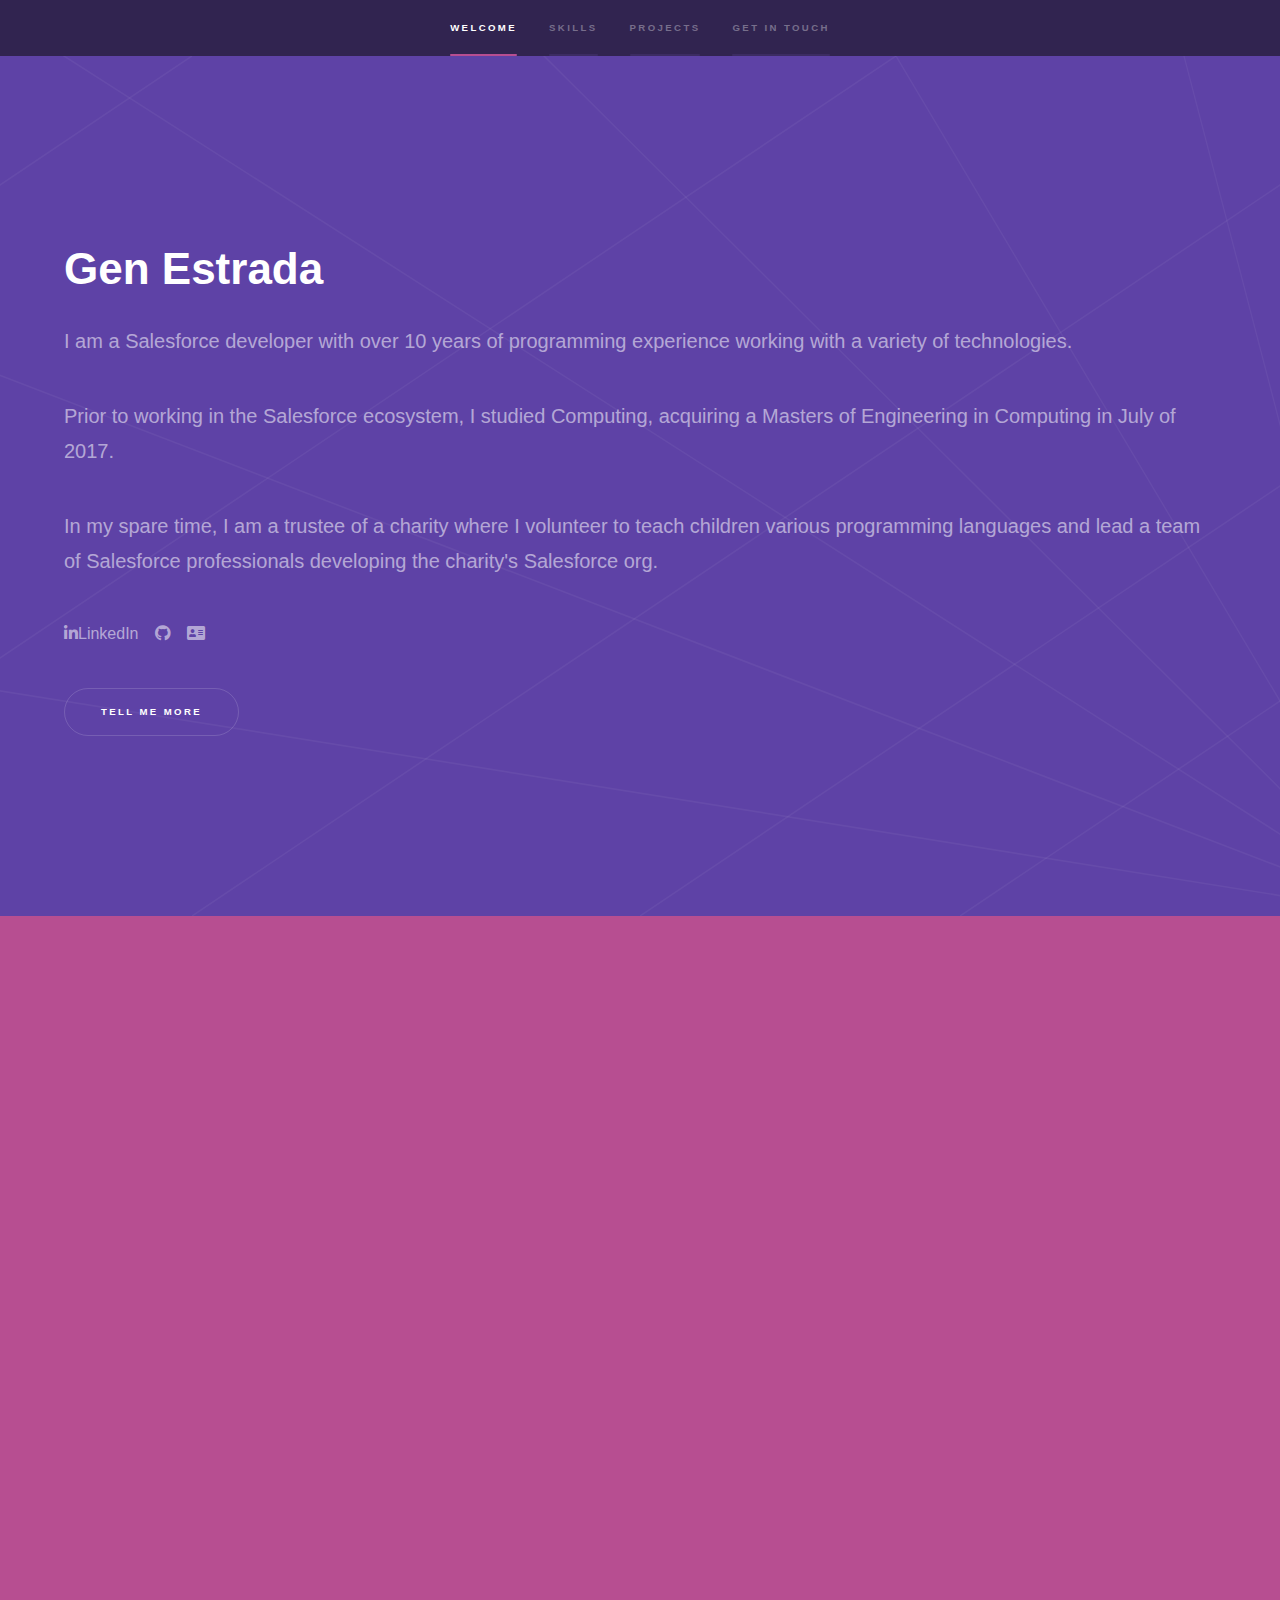
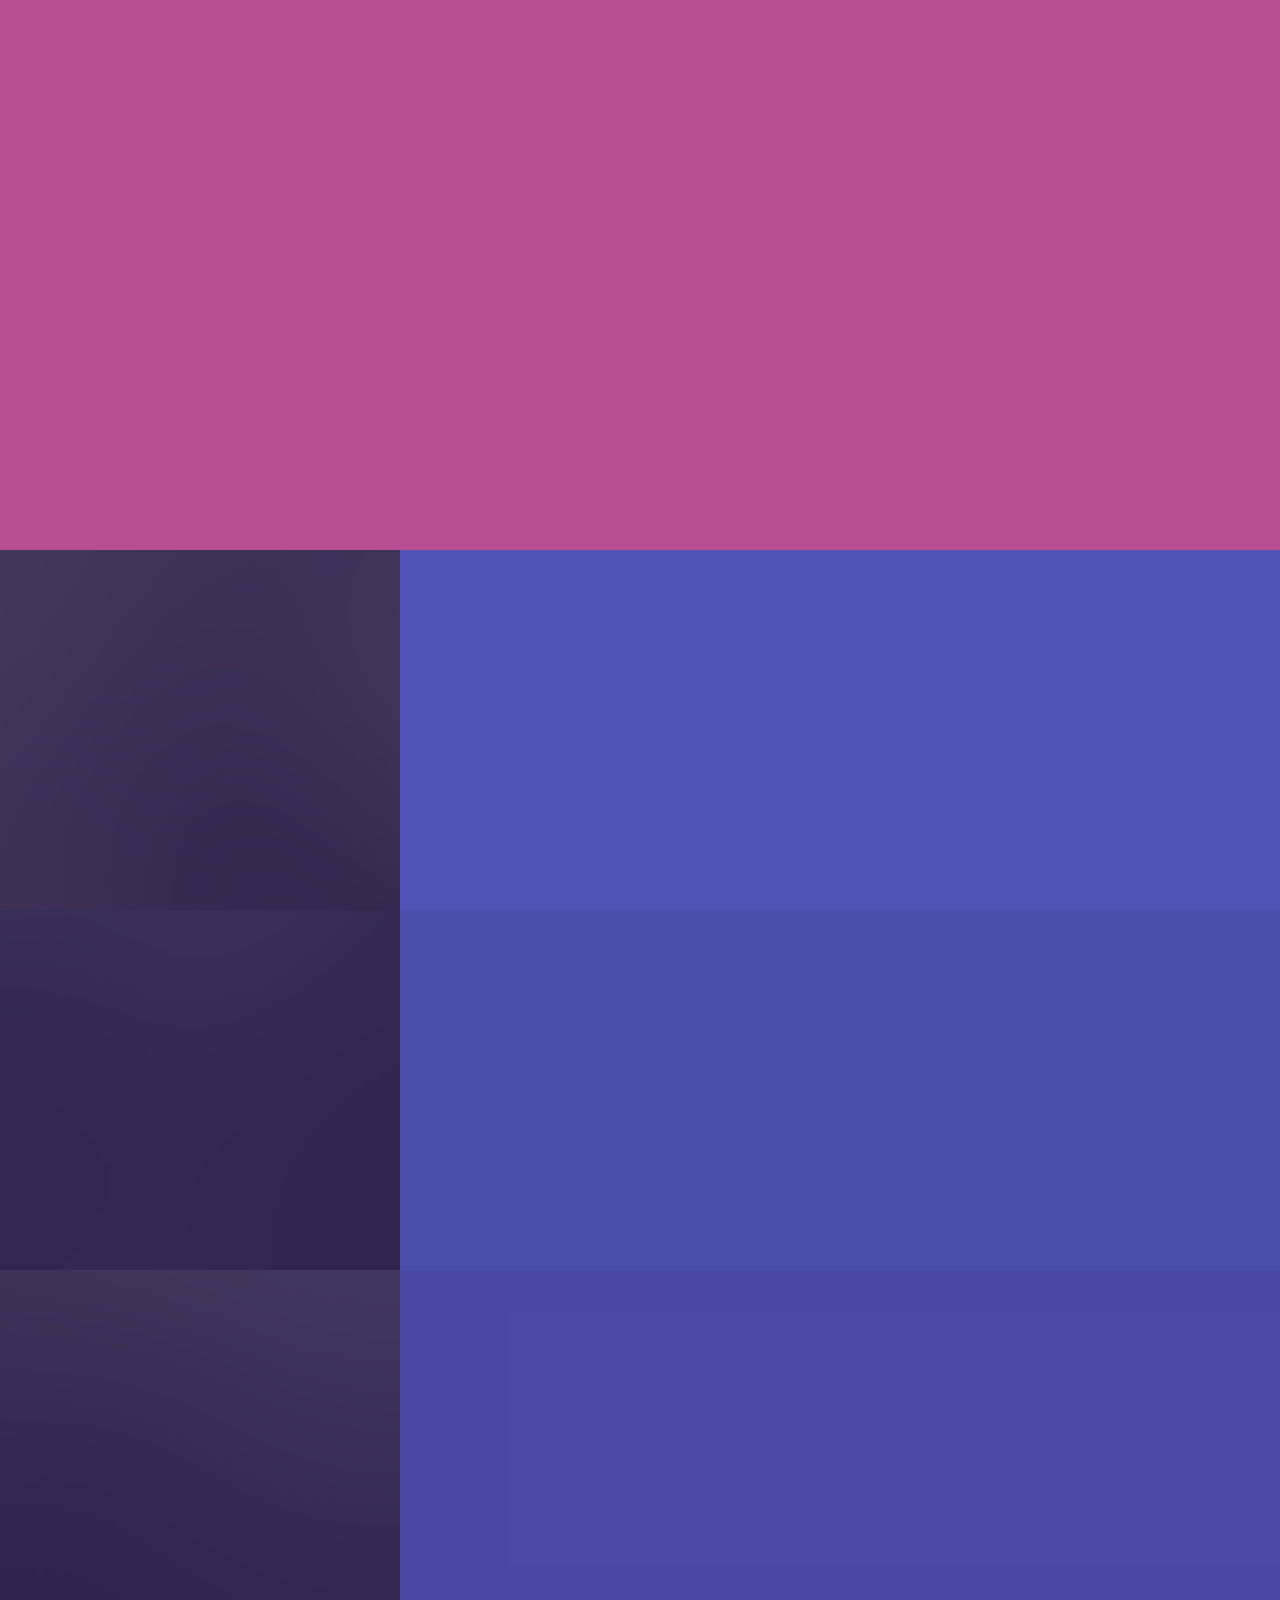
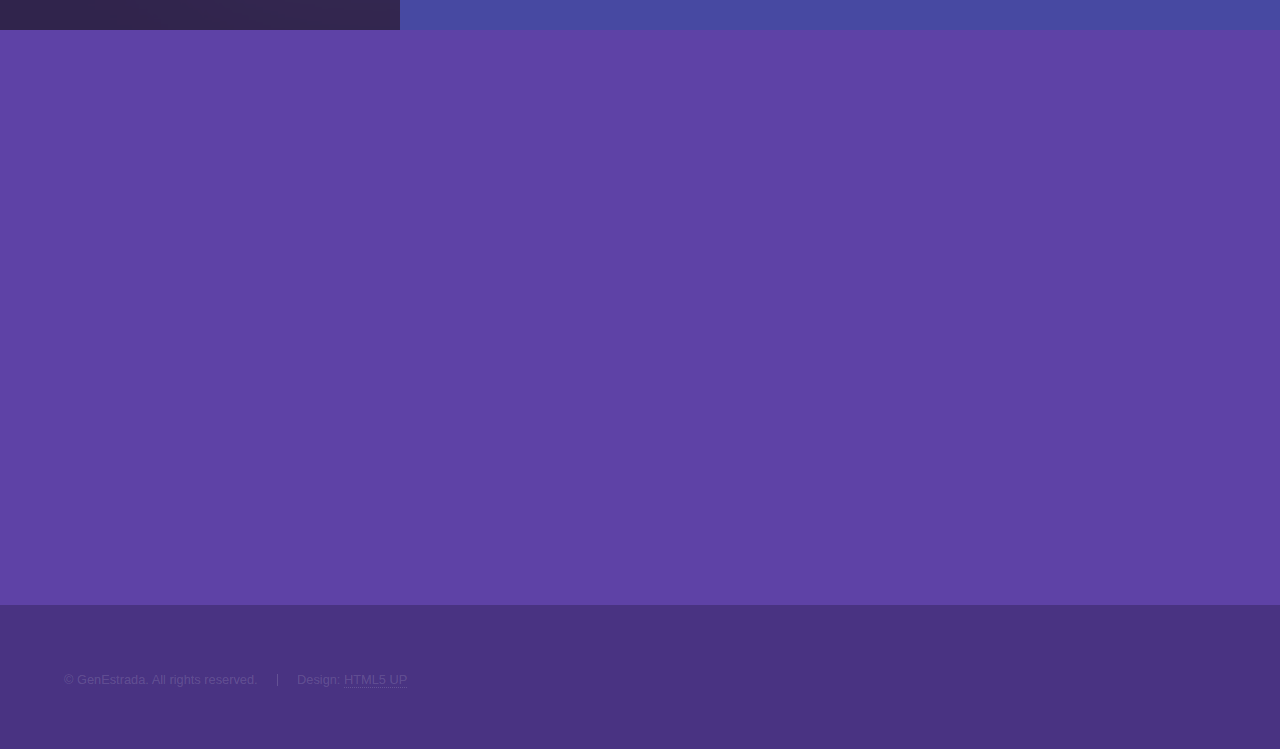
==== commit f1e2beec: "Update index.html" ====
--- a/index.html
+++ b/index.html
@@ -49,7 +49,7 @@
 							</p>
 							<p>
 								<ul class="icons">
-									<li><a href="https://www.linkedin.com/in/genalyn-estrada" class="icon brands fa-linkedin-in"><span class="label">LinkedIn</span></a></li>
+									<li><a href="https://www.linkedin.com/in/genalyn-estrada" class="icon brands fa-linkedin-in" target="_blank><span class="label">LinkedIn</span></a></li>
 									<li><a href="#" class="icon brands fa-github"><span class="label">GitHub</span></a></li>
 									<li><a href="cv.html" class="icon solid fa-address-card"><span class="label">Curriculum Vitae</span></a></li>
 								</ul>
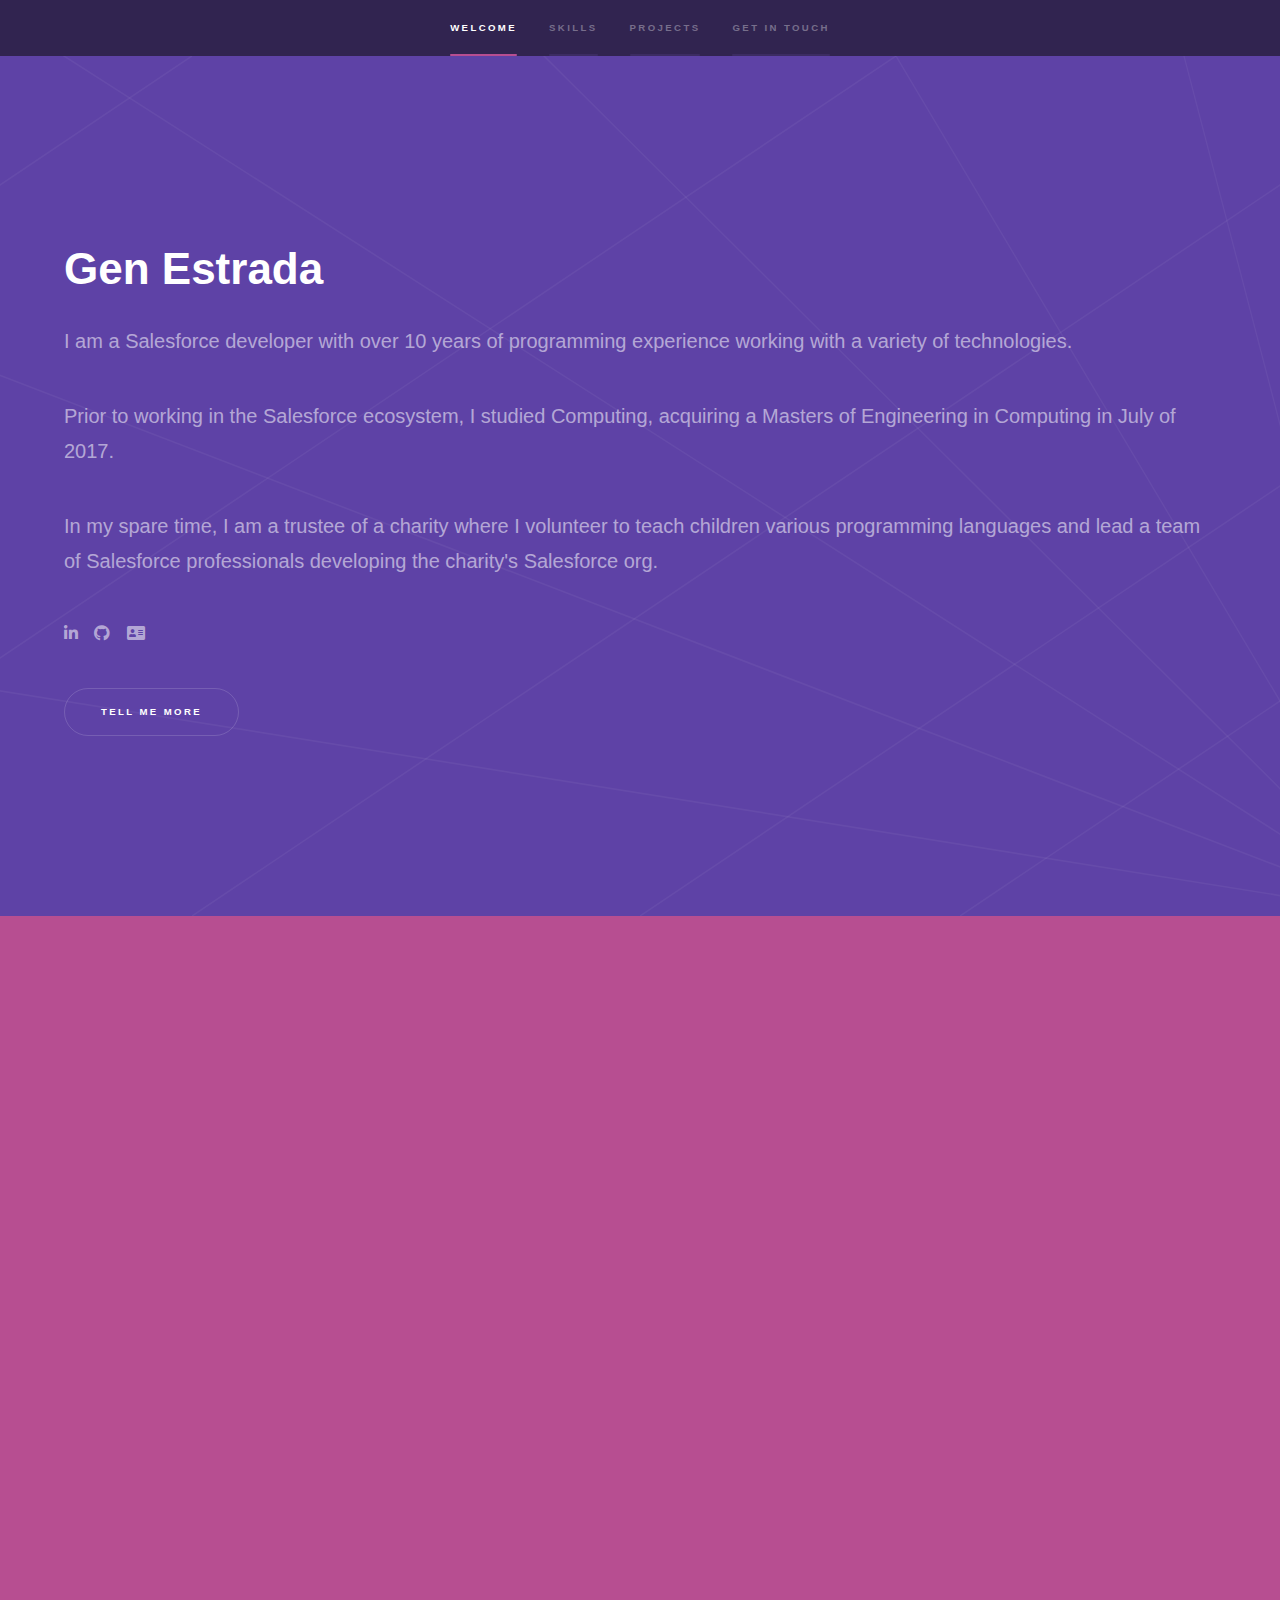
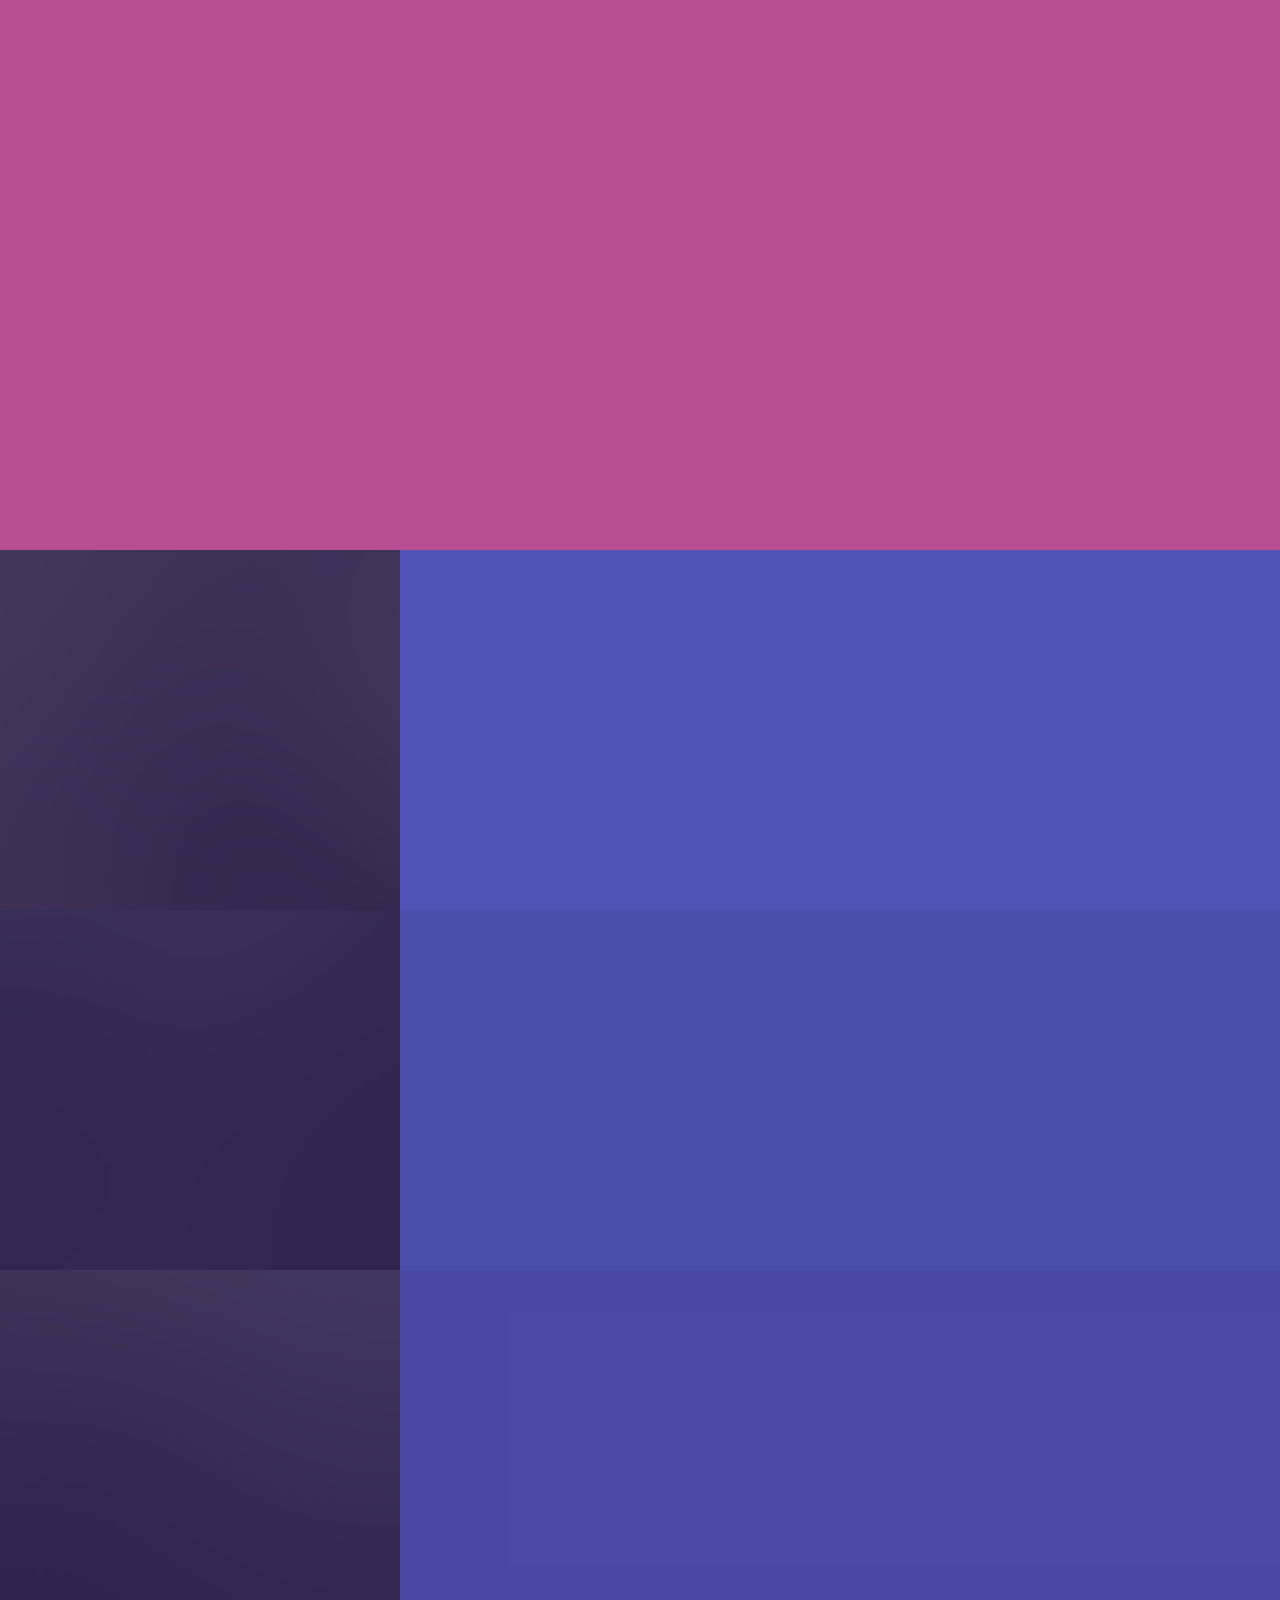
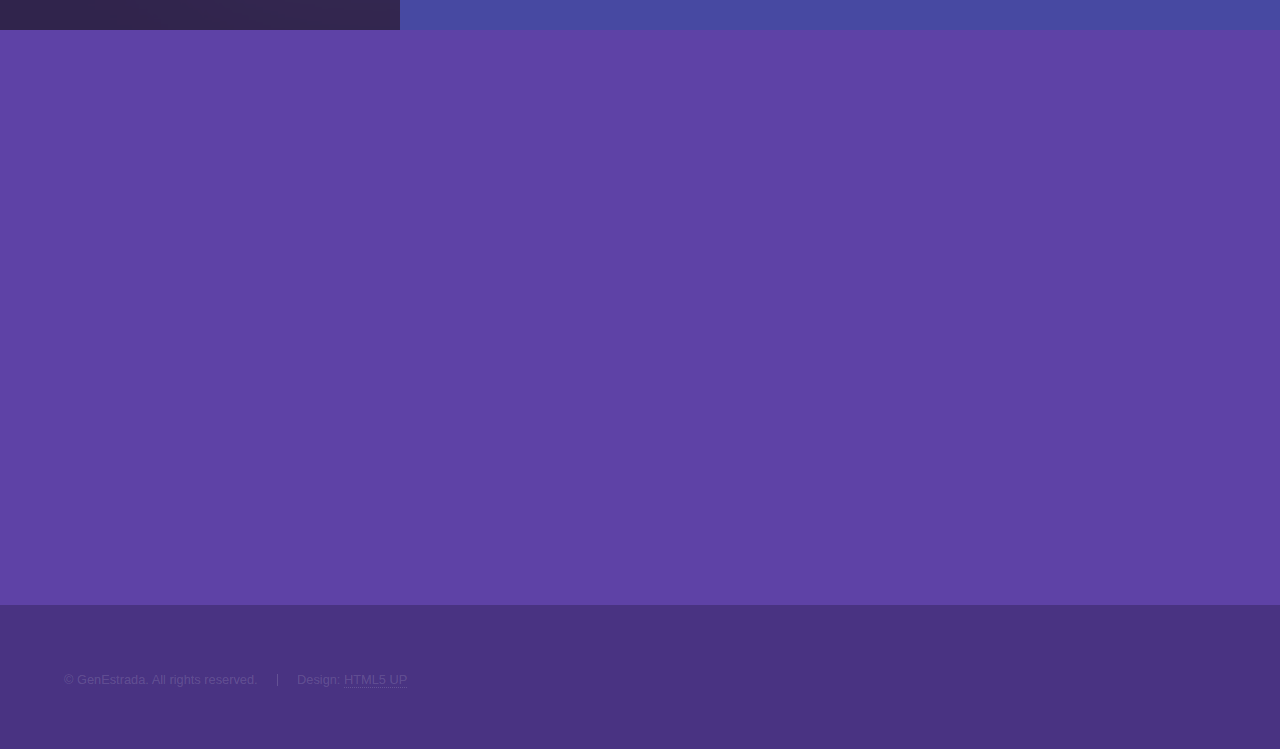
==== commit 59c18a2b: "CV PDF" ====
--- a/index.html
+++ b/index.html
@@ -49,7 +49,7 @@
 							</p>
 							<p>
 								<ul class="icons">
-									<li><a href="https://www.linkedin.com/in/genalyn-estrada" class="icon brands fa-linkedin-in" target="_blank><span class="label">LinkedIn</span></a></li>
+									<li><a href="https://www.linkedin.com/in/genalyn-estrada" class="icon brands fa-linkedin-in" target="_blank"><span class="label">LinkedIn</span></a></li>
 									<li><a href="#" class="icon brands fa-github"><span class="label">GitHub</span></a></li>
 									<li><a href="cv.html" class="icon solid fa-address-card"><span class="label">Curriculum Vitae</span></a></li>
 								</ul>
